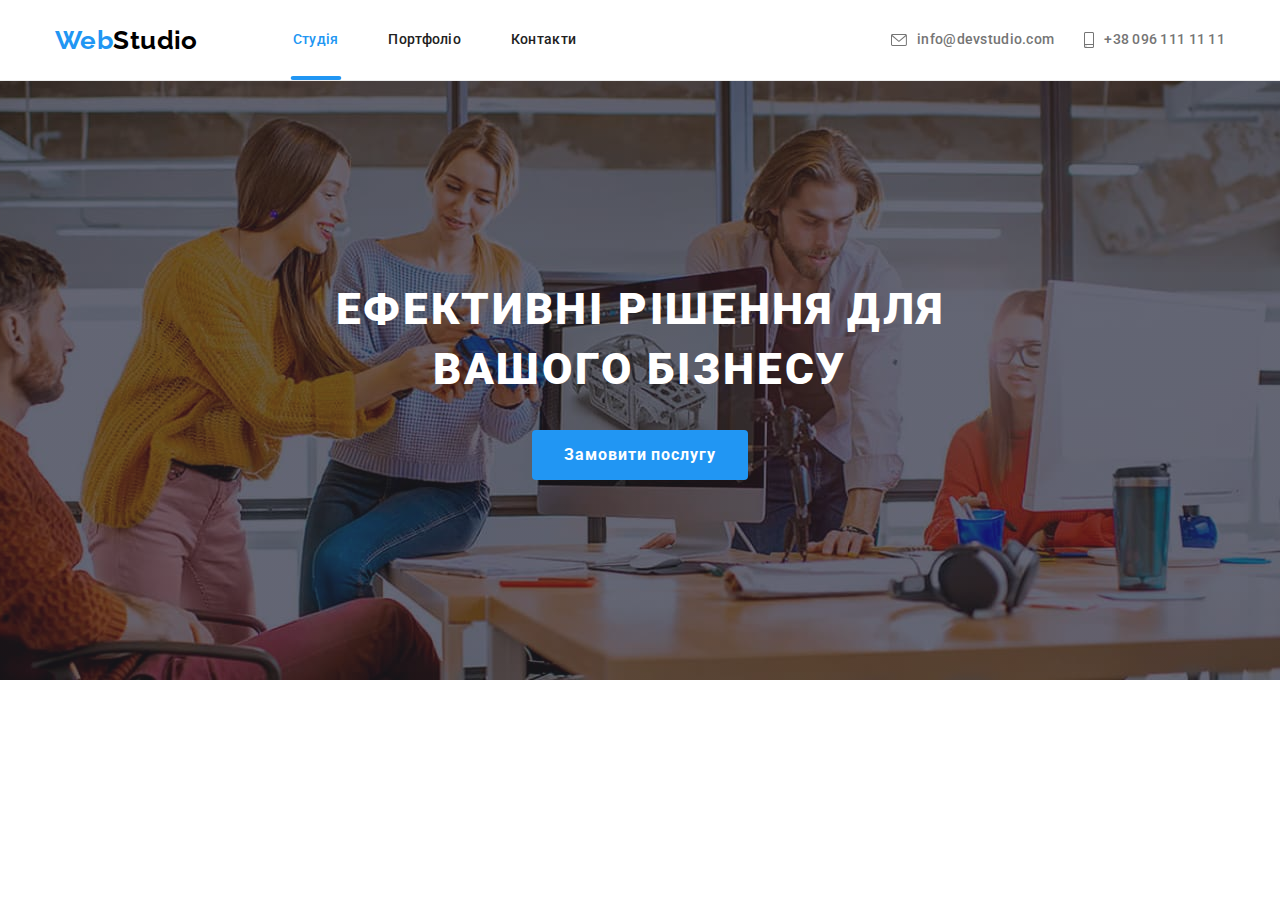
==== index.html @ 1c5d8e07 "f" ====
<!DOCTYPE html>
<html lang="uk">
<head>
    <meta charset="UTF-8">
    <meta http-equiv="X-UA-Compatible" content="IE=edge">
    <meta name="viewport" content="width=device-width, initial-scale=1.0">
    <title>vs code</title>
    <link rel="preconnect" href="https://fonts.googleapis.com"> 
    <link rel="preconnect" href="https://fonts.gstatic.com" crossorigin> 
    <link href="https://fonts.googleapis.com/css2?family=Raleway:wght@700&family=Roboto:wght@400;500;700;900&display=swap" rel="stylesheet">
    <link rel="stylesheet" href="https://cdnjs.cloudflare.com/ajax/libs/modern-normalize/1.1.0/modern-normalize.min.css">
    <link rel="stylesheet" href="./css/main.min.css">
</head>
<body>
    <header class="header">
        <div class="container main__nav">
        <nav class="navigation">
            <a class="header-logo" href="./index.html">Web<span class="header-logo-in">Studio</span></a>
            <button 
            type="button" 
            class="menu-button" 
            aria-controls="menu-container"
            data-menu-button
            >
            <svg
                width="40"
                height="40"
                aria-label="Перемикач мобільного меню">
                <use class="icon-cross" href="./images/icons.svg#icon-close_icon"></use>
                <use class="icon-menu" href="./images/icons.svg#icon-menu_40px"></use>
            </svg>
             </button>
          
            <!-- <div class="menu-container menu-mobile__container " id="menu-container" data-menu>
                <ul class="menu-mob mobille">
                    <li class="iteam-mob">
                        <a class="header-link-mob current" href="./index.html">Студія</a>
                    </li>
                    <li class="iteam-mob">
                        <a class="header-link-mob" href="./portfolio.html">Портфоліо</a>
                    </li>
                    <li class="iteam-mob">
                        <a class="header-link-mob" href="#">Контакти</a>
                    </li>
                </ul>
                <ul class="contacts-mob mobille">
                    <li class="iteam-mob">
                        <a class="mob-maail" href="mailto:info@devstudio.com">
                            <svg class="icon-mail-mob" width="16" height="12"> 
                                <use href="./images/icons.svg#icon-envelope"></use>
                            </svg>
                            info@devstudio.com</a>
                    </li>
                    <li class="iteam-mob">
                        <a class="mob-contacts" href="tel:+380961111111">
                            <svg class="icon-tel-mob" width="10" height="16"> 
                                <use href="./images/icons.svg#icon-smartphone"></use>
                            </svg>
                            +38 096 111 11 11
                        </a>
                    </li>
                   </ul> 
                   <ul class="links-mob mobille">
                    <li class="list-links-iteam">
                        <a class="list-links-link" href="instagram.com">Instagram</a>
                    </li>
                    <li class="list-links-iteam">
                        <a class="list-links-link" href="twitter.com">Twitter</a>
                    </li>
                    <li class="list-links-iteam">
                        <a class="list-links-link" href="facebook.com">Facebook</a>
                    </li>
                    <li class="list-links-iteam">
                        <a class="list-links-link" href="linkedin.com">LinkedIn</a>
                    </li>
                   </ul>
            </div> -->
                <div class="menu-mobile">
                    <ul class="header-nav list">
                        <li class="iteam">
                            <a class="header-link current" href="./index.html">Студія</a>
                        </li>
                        <li class="iteam">
                            <a class="header-link" href="./portfolio.html">Портфоліо</a>
                        </li>
                        <li class="iteam">
                            <a class="header-link" href="#">Контакти</a>
                        </li>
                    </ul>
                    <ul class="contacts list">
                        <li class="iteam">
                            <a class="ul__contacts maail" href="mailto:info@devstudio.com">
                                <svg class="icon-mail" width="16" height="12"> 
                                    <use href="./images/icons.svg#icon-envelope"></use>
                                </svg>
                                info@devstudio.com</a>
                        </li>
                        <li class="iteam">
                            <a class="ul__contacts" href="tel:+380961111111">
                                <svg class="icon-tel" width="10" height="16"> 
                                    <use href="./images/icons.svg#icon-smartphone"></use>
                                </svg>
                                +38 096 111 11 11
                            </a>
                        </li>
                       </ul>
                </div>
        </nav>
        </div>
        
    </header> 

    <main>
        <section class="hero">
            <div class="container hero__container">
                   <h1 class="hero__text">Ефективні рішення для <br> вашого бізнесу</h1>
                    <button class="hero__button" type="button" data-modal-open >Замовити послугу</button>
                <div data-modal class="backdrop is-hidden">
                    <div class="modal">
                        <button class="btn-close" data-modal-close>
                            <svg class="icon-close" width="11" height="11">
                                <use href="./images/icons.svg#icon-Vector"></use>
                            </svg>
                        </button>
                        <p class="text-form">Залиште свої дані, ми вам передзвонимо</p>
                        <div class="modal-form">
                            <form class="subscribe-form">
                                <div class="backdrop-div">
                                 <label for="name">Ім'я</label> 
                                 <div class="backdrop-icon">
                                     <input type="text" name="name" id="name" class="inp-icon" >
                                     <svg class="sprite" width="12" height="12">
                                         <use href="./images/icons.svg#icon-Vectors"></use>
                                     </svg>
                                 </div>
                                </div>
                                <div class="backdrop-div">
                                 <label class="input-label" for="tel">Телефон</label>
                                 <div class="backdrop-icon">
                                     <input type="tel" name="tel" id="tel" class="inp-icon">
                                     <svg class="sprite" width="13" height="13">
                                         <use href="./images/icons.svg#icon-Vector-1"></use>
                                     </svg>
                                 </div>
                                </div>
                                <div class="backdrop-div">
                                 <label class="input-label" for="mail">Пошта</label>
                                 <div class="backdrop-icon">
                                     <input type="mail" name="mail" id="mail" class="inp-icon">
                                     <svg class="sprite" width="15" height="12">
                                         <use href="./images/icons.svg#icon-Vector-2"></use>
                                     </svg>
                                 </div>
                                </div>
                               <div class="backdrop-div">
                                 <label class="input-label" for="comment">Коментар</label>
                                 <textarea name="comment" id="comment" class="textarea" placeholder="Введіть текст" ></textarea>
                               </div>
                              <div class="modal-field">
                                <input type="checkbox" name="policy" class="modal-check hide" id="policy">
                                <label for="policy" class="check-text">
                                     <span class="policy-span">
                                      <svg class="policy-icon" width="16" height="15">
                                          <use href="./images/icons.svg#icon-icon-check"></use>
                                      </svg>
                                     </span>
                                          Погоджуюся з розсилкою та приймаю <a class="chek" href="">Умови договору</a>
                                  </label>
                              </div>
                              <div>
                                <button class="button-top" type="submit">Відправити</button>
                              </div>
                             </form>
                        </div>
                    </div>
                 </div>
             </div>
          </section>
        <!-- <section class="sections">
            <div class="container">
                <h2 style="visibility: hidden; font-size: 0px">Наші переваги</h2>
                <ul class="feature-list list">
                    <li class="gallery-iteam">
                        <div class="feature-cap-link">
                            <svg class="feature-cap-icon" width="70" height="70" >
                                <use href="./images/symbol-defs.svg#icon-antenna-1"></use>
                            </svg>
                        </div>
                         <h3 class="feature-link">УВАГА ДО ДЕТАЛЕЙ</h3>
                         <p class="feature-text">Ідейні міркування, і навіть початок повсякденної роботи з формування позиції.</p>
                    </li>
                    <li class="gallery-iteam">
                        <div class="feature-cap-link">
                            <svg class="feature-cap-icon" width="70" height="70" >
                                <use href="./images/symbol-defs.svg#icon-clock-1"></use>
                            </svg>
                        </div>
                         <h3 class="feature-link">ПУНКТУАЛЬНІСТЬ</h3> 
                         <p class="feature-text">Завдання організації, особливо рамки і місце навчання кадрів тягне у себе.</p>
                    </li>
                    <li class="gallery-iteam">
                        <div class="feature-cap-link">
                            <svg class="feature-cap-icon" width="70" height="70" >
                                <use href="./images/symbol-defs.svg#icon-diagram-1"></use>
                            </svg>
                        </div>
                         <h3 class="feature-link">ПЛАНУВАННЯ</h3> 
                         <p class="feature-text">Так само консультація з широким активом значною мірою зумовлює.</p>
                    </li>
                    <li class="gallery-iteam">
                        <div class="feature-cap-link">
                            <svg class="feature-cap-icon" width="70" height="70" >
                                <use href="./images/symbol-defs.svg#icon-astronaut-1"></use>
                            </svg>
                        </div>
                         <h3 class="feature-link">СУЧАСНІ ТЕХНОЛОГІЇ</h3> 
                         <p class="feature-text">Значимість цих проблем настільки очевидна, що реалізація планових завдань.</p>
                    </li>
                </ul>
            </div>
        </section>
        <section class="work">
            <div class="container">
                <h2 class="work-title">Чим ми займаємося</h2>
                <div class="thumb">
                    <ul class="work-nav list">
                        <li>
                            <div class="work-tap">
                             <img class="imd" src="./images/compressjpeg/box1-min.jpg" width="370" height="294"  alt="">
                             <p class="work-text">Десктопні додатки</p>
                            </div>
                        </li>
                        <li> 
                           <div class="work-tap">
                             <img class="imd" src="./images/compressjpeg/box2-min.jpg" width="370" height="294" alt="">
                             <p class="work-text">Мобільні додатки</p>
                           </div>
                        </li>
                        <li>
                           <div class="work-tap">
                             <img class="imd" src="./images/compressjpeg/box3-min.jpg" width="370" height="294" alt="">
                             <p class="work-text">Дизайнерські рішення</p>
                           </div>
                        </li>
                    </ul>
                </div>
            </div>
        </section>
        <section class="team">
            <div class="container container__team">
                <h2 class="team__uptitle">Наша команда</h2>
                <ul class="team__list">
                    <li class="team__item">
                        <img src="./images/compressjpeg/img-min.jpg" width="270"  alt="Ігор Дем'яненко">
                        <div class="team-card">
                            <h3 class="team-heros">Ігор Дем'яненко</h3>
                            <p class="team-text">Product Designer</p>
                            <ul class="team-soc-list">
                                <li class="team-soc-item">
                                    <a class="team-soc-link" href="#">
                                        <svg class="team-soc-icon" width="20" height="20">
                                            <use href="./images/icons.svg#icon-instagram-2"></use>
                                        </svg>
                                    </a>
                                </li>
                                <li class="team-soc-item">
                                    <a class="team-soc-link" href="#">
                                        <svg class="team-soc-icon" width="20" height="20">
                                            <use href="./images/icons.svg#icon-twitter-1"></use>
                                        </svg> 
                                    </a>
                                </li>
                                <li class="team-soc-item">
                                    <a class="team-soc-link" href="#">
                                        <svg class="team-soc-icon" width="20" height="20">
                                            <use href="./images/icons.svg#icon-facebook-1"></use>
                                        </svg>
                                    </a>
                                </li>
                                <li class="team-soc-item">
                                    <a class="team-soc-link" href="#">
                                        <svg class="team-soc-icon" width="20" height="20">
                                            <use href="./images/icons.svg#icon-linkedin-1"></use>
                                        </svg>
                                    </a>
                                </li>
                            </ul>
                        </div>
                       
                    </li>
                    <li class="team__item">
                        <img src="./images/compressjpeg/img4-min.jpg" width="270" height="260" alt="Ольга Рєпіна">
                        <div class="team-card">
                            <h3 class="team-heros">Ольга Рєпіна</h3>
                            <p class="team-text">Frontend Developer</p>
                            <ul class="team-soc-list">
                                <li class="team-soc-item">
                                    <a class="team-soc-link" href="#">
                                        <svg class="team-soc-icon" width="20" height="20">
                                            <use href="./images/icons.svg#icon-instagram-2"></use>
                                        </svg>
                                    </a>
                                </li>
                                <li class="team-soc-item">
                                    <a class="team-soc-link" href="#">
                                        <svg class="team-soc-icon" width="20" height="20">
                                            <use href="./images/icons.svg#icon-twitter-1"></use>
                                        </svg> 
                                    </a>
                                </li>
                                <li class="team-soc-item">
                                    <a class="team-soc-link" href="#">
                                        <svg class="team-soc-icon" width="20" height="20">
                                            <use href="./images/icons.svg#icon-facebook-1"></use>
                                        </svg>
                                    </a>
                                </li>
                                <li class="team-soc-item">
                                    <a class="team-soc-link" href="#">
                                        <svg class="team-soc-icon" width="20" height="20">
                                            <use href="./images/icons.svg#icon-linkedin-1"></use>
                                        </svg>
                                    </a>
                                </li>
                            </ul>
                        </div>
                       
                    </li>
                    <li class="team__item">
                        <img src="./images/compressjpeg/img5-min.jpg" width="270" height="260"  alt="Микола Тарасов">
                        <div class="team-card">
                            <h3 class="team-heros">Микола Тарасов</h3>
                        <p class="team-text">Marketing</p>
                        <ul class="team-soc-list">
                            <li class="team-soc-item">
                                <a class="team-soc-link" href="#">
                                    <svg class="team-soc-icon" width="20" height="20">
                                        <use href="./images/icons.svg#icon-instagram-2"></use>
                                    </svg>
                                </a>
                            </li>
                            <li class="team-soc-item">
                                <a class="team-soc-link" href="#">
                                    <svg class="team-soc-icon" width="20" height="20">
                                        <use href="./images/icons.svg#icon-twitter-1"></use>
                                    </svg> 
                                </a>
                            </li>
                            <li class="team-soc-item">
                                <a class="team-soc-link" href="#">
                                    <svg class="team-soc-icon" width="20" height="20">
                                        <use href="./images/icons.svg#icon-facebook-1"></use>
                                    </svg>
                                </a>
                            </li>
                            <li class="team-soc-item">
                                <a class="team-soc-link" href="#">
                                    <svg class="team-soc-icon" width="20" height="20">
                                        <use href="./images/icons.svg#icon-linkedin-1"></use>
                                    </svg>
                                </a>
                            </li>
                        </ul>
                        </div>
                        
                    </li>
                    <li class="team__item">
                        <img src="./images/compressjpeg/img6-min.jpg" width="270" height="260" alt="Михайло Єрмаков">
                        <div class="team-card">
                            <h3 class="team-heros">Михайло Єрмаков</h3>
                            <p class="team-text">UI Designer</p>
                            <ul class="team-soc-list">
                                <li class="team-soc-item">
                                    <a class="team-soc-link" href="#">
                                        <svg class="team-soc-icon" width="20" height="20">
                                            <use href="./images/icons.svg#icon-instagram-2"></use>
                                        </svg>
                                    </a>
                                </li>
                                <li class="team-soc-item">
                                    <a class="team-soc-link" href="#">
                                        <svg class="team-soc-icon" width="20" height="20">
                                            <use href="./images/icons.svg#icon-twitter-1"></use>
                                        </svg> 
                                    </a>
                                </li>
                                <li class="team-soc-item">
                                    <a class="team-soc-link" href="#">
                                        <svg class="team-soc-icon" width="20" height="20">
                                            <use href="./images/icons.svg#icon-facebook-1"></use>
                                        </svg>
                                    </a>
                                </li>
                                <li class="team-soc-item">
                                    <a class="team-soc-link" href="#">
                                        <svg class="team-soc-icon" width="20" height="20">
                                            <use href="./images/icons.svg#icon-linkedin-1"></use>
                                        </svg>
                                    </a>
                                </li>
                            </ul>
                        </div>
                       
                    </li>
                </ul>
            </div>
        </section>
        <section class="clients">
            <div class="container client-cap">
                    <h2 class="team__uptitle">Постійні клієнти</h2>
                <ul class="client-top">
                    <li class="client-item">
                        <a class="client-link" href="#">
                            <svg class="client-icon" width="106" height="60">
                            <use href="./images/symbol-defs.svg#icon-Logo"></use>
                            </svg>
                        </a>
                    </li>
                    <li class="client-item">
                        <a class="client-link" href="#">
                            <svg class="client-icon"  width="106" height="60">
                            <use href="./images/symbol-defs.svg#icon-Logo-2"></use>
                        </svg>
                        </a>
                    </li>
                    <li class="client-item">
                        <a class="client-link" href="#">
                            <svg class="client-icon"  width="106" height="60">
                            <use href="./images/symbol-defs.svg#icon-Logo-6"></use>
                        </svg>
                        </a>
                    </li>
                    <li class="client-item">
                        <a class="client-link" href="#">
                            <svg class="client-icon"  width="106" height="60">
                            <use href="./images/symbol-defs.svg#icon-Logo-3"></use>
                        </svg>
                        </a>
                    </li>
                    <li class="client-item">
                        <a class="client-link" href="#">
                            <svg class="client-icon"  width="106" height="60">
                            <use href="./images/symbol-defs.svg#icon-Logo-4"></use>
                        </svg>
                        </a>
                    </li>
                    <li class="client-item">
                        <a class="client-link" href="#">
                            <svg class="client-icon"  width="106" height="60">
                            <use href="./images/symbol-defs.svg#icon-Logo-5"></use>
                        </svg>
                        </a>
                    </li>
                </ul>
            </div>
        </section> -->
    </main>
    <!-- <footer class="footer">
        <div class="container nav-net">
            <div class="container-adress">
                <a class="footer-logo" href="./index.html">Web<span class="header-logo-on">Studio</span></a>
            <address class="footer-adsress">
                <ul class="footer-nav list">
                <li class="footer-cards">
                    <a class="footer-card" href="https://goo.gl/maps/EN5gANRRtpkk6Nzp8" target="_blank" rel="noopener noreferrer">м. Київ, пр-т Лесі Українки, 26 </a>
                </li>
                <li class="footer-cards">
                    <a class="footer-text" href="tel:+380961111111">+38 096 111 11 11</a>
                </li>
                <li class="feature-text">
                    <a class="footer-text" href="mailto:info@devstudio.com">info@devstudio.com</a>
                </li>
                </ul>
            </address>
            </div>
            <div class="container-net">
                <span class="span-soc">приєднуйтесь</span>
                <ul class="footer-soc-list">
                    <li class="footer-soc-item">
                        <a class="footer-soc-link" href="#">
                            <svg class="footer-soc-icon" width="20" height="20">
                                <use href="./images/icons.svg#icon-instagram-2"></use>
                            </svg>
                        </a>
                    </li>
                    <li class="footer-soc-item">
                        <a class="footer-soc-link" href="#">
                            <svg class="footer-soc-icon" width="20" height="20">
                                <use href="./images/icons.svg#icon-twitter-1"></use>
                            </svg> 
                        </a>
                    </li>
                    <li class="footer-soc-item">
                        <a class="footer-soc-link" href="#">
                            <svg class="footer-soc-icon" width="20" height="20">
                                <use href="./images/icons.svg#icon-facebook-1"></use>
                            </svg>
                        </a>
                    </li>
                    <li class="footer-soc-item">
                        <a class="footer-soc-link" href="#">
                            <svg class="footer-soc-icon" width="20" height="20">
                                <use href="./images/icons.svg#icon-linkedin-1"></use>
                            </svg>
                        </a>
                    </li>
                </ul>
            </div>
            <div class="footer-logo-clas">
                <form class="footer-form">
                    <label for="footer-email" class="footer-label">Підпишіться на розсилку</label>
                    <div class="footer-input-btn">
                        <input type="email" name="fotter-email" id="fotter-email" class="footer-input" placeholder="E-mail">
                        <button class="footer-btn" type="submit">Підписатися 
                            <svg class="footer-logo-icon" width="24" height="24">
                                <use href="./images/icons.svg#icon-icon-send"></use>
                            </svg>
                        </button>
                    </div>
                   
                </form>
            </div>
        </div>
    </footer> -->
    <script src="./js/modal.js"></script>
    <script src="./js/menu-mobayl.js"></script>
</body>
</html>
---- css/main.min.css ----
:root{--color-HexachromeBlack: #212121;--color-darkBlue: #2196F3;--color-white:#FFFFFF;--color-Hex:#F5F5F5;--animation: 250ms cubic-bezier(0.4, 0, 0.2, 1);--gra: linear-gradient( rgba(47, 48, 58, 0.4), rgba(47, 48, 58, 0.4)) }html{box-sizing:border-box}*,::after,::before{box-sizing:border-box}body{font-family:"Roboto",sans-serif;background-color:var(--color-white);color:#212121;letter-spacing:.03em;font-size:14px;line-height:1.71;margin:0}main{padding-top:60px}@media screen and (min-width: 768px){main{padding-top:80px}}.header{background-color:var(--color-white)}h1,h2,h3,h4,p{margin:0}ul{text-decoration:none;list-style:none;margin:0;padding:0}img{display:block;max-width:100%;height:auto;width:100%}.header-nav-link{text-decoration:none}:active,:hover,:focus{outline:0;outline-offset:0}.container{width:100%;padding-left:15px;padding-right:15px;margin:0 auto}@media screen and (min-width: 480px){.container{max-width:480px}}@media screen and (min-width: 768px){.container{max-width:768px}}@media screen and (min-width: 1200px){.container{max-width:1200px}}section{min-width:100%;padding-top:94px;padding-bottom:94px}@media screen and (max-width: 1199px){section{padding-top:60px;padding-bottom:60px}}.header{border-bottom:1px solid #ececec;position:fixed;top:0;left:0;z-index:10;width:100%}@media screen and (max-width: 767px){.header{min-height:60px}}@media screen and (max-width: 767px)and (min-width: 768px){.header{min-height:80px}}.main__nav{align-items:center;margin:0 auto;position:relative}.navigation{display:flex;justify-content:space-between;align-items:center}@media screen and (max-width: 767px){.navigation{min-height:60px}}@media screen and (min-height: 768px){.navigation{min-height:80px}}@media screen and (max-width: 1199px){.navigation{justify-content:space-between}}.header-nav{display:flex}.menu-mobile{display:flex}@media screen and (max-width: 767px){.menu-mobile{display:none}}.header-nav .iteam+.iteam{margin-left:50px}.contacts{display:flex;margin-left:auto}@media screen and (min-width: 1199px){.contacts{margin-left:315px}}@media screen and (min-width: 768px)and (max-width: 1199px){.contacts{flex-direction:column;padding-top:21px;padding-bottom:21px;margin-left:96px}}@media screen and (min-width: 1200px){.contacts .iteam+.iteam{margin-left:30px}}.header-logo{display:block}@media screen and (min-width: 1200px){.header-logo{margin-right:92px}}.header-logo,.footer-logo{font-family:"Raleway";font-style:normal;text-decoration:none;font-weight:700;font-size:26px;line-height:1.19;color:var(--color-darkBlue)}.header-logo-in{color:#000}.header-logo-on{color:var(--color-white)}@media screen and (min-width: 768px){.header-link.current{color:var(--color-darkBlue);text-decoration:none}.header-link.current::after{content:"";position:absolute;bottom:0;left:0;width:100%;height:4px;background-color:var(--color-darkBlue);border-radius:2px;transform:scaleX(1.1)}}.header-link{padding-top:32px;padding-bottom:32px;display:flex;align-items:center;font-weight:500;line-height:1.14;letter-spacing:.02em;color:var(--color-HexachromeBlack);text-decoration:none;transition:color var(--animation)}.header-nav .header-link{position:relative}.header-nav .header-link:hover,.header-nav .header-link:focus{color:var(--color-darkBlue)}.ul__contacts{font-weight:500;line-height:1.14;letter-spacing:.02em;color:#757575;text-decoration:none;display:flex;align-items:center;transition:color var(--animation)}.ul__contacts:hover,.ul__contacts:focus{color:var(--color-darkBlue)}@media screen and (min-width: 1200px){.ul__contacts{padding-top:32px;padding-bottom:32px}}@media screen and (min-width: 768px)and (max-width: 1199px){.ul__contacts.maail{margin-bottom:10px}}.icon-mail{margin-right:10px;fill:currentColor}@media screen and (max-width: 1199px){.icon-mail{width:14px;height:10px}}.icon-tel{margin-right:10px;fill:currentColor}@media screen and (max-width: 1199px){.icon-tel{width:10px;height:14px}}@media screen and (max-width: 767px){.menu-button{z-index:1;display:inline-flex;padding:0;margin:0;border:none;background-color:rgba(0,0,0,0)}}@media screen and (min-width: 768px){.menu-button{display:none}}.menu-button .icon-cross{display:none}.menu-button.is-open .icon-cross{display:block}.menu-button.is-open .icon-menu{display:none}.menu-mobile__container{display:none}@media screen and (max-width: 767px){.menu-mobile__container.is-open{position:absolute;display:block;top:0;left:50%;translate:-50%;overflow:scroll;height:100vh;width:100vw;max-width:480px;padding-top:48px;padding-left:40px;padding-right:40px;background-color:#fff;font-size:20px}}@media screen and (min-width: 768px){.menu-mobile__container.is-open{display:none}}.menu-mob{margin-bottom:302px}.header-link-mob{font-weight:500;font-size:40px;line-height:1.175;text-align:center;letter-spacing:.02em;color:var(--color-HexachromeBlack);text-decoration:none}.header-link-mob:hover{color:var(--color-darkBlue)}.hero{margin:0 auto;display:flex;padding-top:118px;padding-bottom:118px;margin-left:auto;margin-right:auto;width:100%;background-size:cover;text-align:center;background-repeat:no-repeat;background-position:center;background-size:cover;text-align:center}@media screen and (max-width: 767px){.hero{background-image:var(--gra),url(../images/hm3/hero-bg-mob.jpg);height:400px;margin-left:auto;margin-right:auto}}@media screen and (min-width: 768px)and (max-width: 1199px){.hero{background-image:var(--gra),url(../images/hm3/hero-bg-tab.jpg);height:400px;margin-left:auto;margin-right:auto}}@media screen and (min-width: 1200px){.hero{background-image:var(--gra),url(../images/hm3/Img.jpg);height:600px;margin-left:auto;margin-right:auto;padding-top:200px;padding-bottom:200px}}@media screen and (max-width: 767px)and (min-device-pixel-ratio: 2),screen and (max-width: 767px)and (-webkit-min-device-pixel-ratio: 2),screen and (max-width: 767px)and (min-resolution: 192dpi),screen and (max-width: 767px)and (min-resolution: 2dppx){.hero .hero{background-image:var(--gra),url(../images/hm3/hero-bg-mob-2x.jpg)}}@media screen and (min-width: 768px)and (max-width: 1199px)and (min-device-pixel-ratio: 2),screen and (min-width: 768px)and (max-width: 1199px)and (-webkit-min-device-pixel-ratio: 2),screen and (min-width: 768px)and (max-width: 1199px)and (min-resolution: 192dpi),screen and (min-width: 768px)and (max-width: 1199px)and (min-resolution: 2dppx){.hero .hero{background-image:var(--gra),url(../images/hm3/hero-bg-tab-2x.jpg)}}@media screen and (min-width: 1200px)and (min-device-pixel-ratio: 2),screen and (min-width: 1200px)and (-webkit-min-device-pixel-ratio: 2),screen and (min-width: 1200px)and (min-resolution: 192dpi),screen and (min-width: 1200px)and (min-resolution: 2dppx){.hero .hero{background-image:var(--gra),url(../images/hm3/hero-image-2x.jpg)}}.hero__text{margin-top:0;margin-bottom:30px;margin-left:auto;margin-right:auto;font-weight:900;font-size:26px;line-height:1.61;letter-spacing:.06em;text-transform:uppercase;color:var(--color-white)}@media screen and (min-width: 1200px){.hero__text{font-size:44px;line-height:1.36}}.hero__button{padding:10px 24px;min-width:200px;margin:auto;font-weight:700;font-size:16px;line-height:1.87;letter-spacing:.06em;color:var(--color-white);background:var(--color-darkBlue);border-radius:4px;cursor:pointer;text-align:center;border:none;transition:background-color var(--animation),color var(--animation)}.hero__button:hover,.hero__button:focus{background:#188ce8}@media screen and (min-width: 1200px){.hero__button{min-width:216px;padding:10px 32px}}.hero__container{padding:0}@media screen and (min-width: 480px){.hero__container{max-width:100%}}.backdrop{position:fixed;top:0;left:0;width:100%;height:100%;background:rgba(0,0,0,.2);z-index:1;transition:opacity var(--animation);overflow-y:scroll}@media screen and (max-width: 767px){.backdrop{padding:93px 15px 94px 15px}}@media screen and (min-width: 768px)and (max-width: 1199px){.backdrop{padding:208px 159px 207px 159px}}@media screen and (min-width: 1200px){.backdrop{padding:221px 536px 222px 536px}}.backdrop.is-hidden{opacity:0;pointer-events:none;display:none}.modal{position:absolute;width:528px;min-height:581px;padding:40px;top:50%;left:50%;transform:translate(-50%, -50%) scale(1);background:#fff;box-shadow:0px 1px 3px rgba(0,0,0,.12),0px 1px 1px rgba(0,0,0,.14),0px 2px 1px rgba(0,0,0,.2);border-radius:4px}@media screen and (max-width: 1199px){.modal{max-width:450px;width:100%}}@media screen and (min-width: 1200px){.modal{max-width:528px;width:100%}}.btn-close{position:absolute;width:30px;height:30px;top:8px;right:8px;border-radius:50%;background-color:var(--color-white);border:1px solid rgba(0,0,0,.1);fill:#000;display:flex;align-items:center;justify-content:center;cursor:pointer;transition:fill var(--animation)}.btn-close:hover,.btn-close:focus{fill:var(--color-darkBlue)}.modal-form{font-size:12px;display:block;position:relative}.subscribe-form{display:flex;flex-direction:column;align-items:center;margin-left:auto;margin-right:auto;width:448px}.backdrop-div label{margin-top:0;margin-bottom:4px;font-size:12px;line-height:14px;letter-spacing:.01em;color:#757575;text-align:left}.backdrop-icon{position:relative;margin-top:0}.inp-icon{padding-left:42px;padding-right:20px;width:100%;height:40px;border:1px solid rgba(33,33,33,.2);border-radius:4px;padding-top:11px;padding-bottom:11px;background-color:rgba(0,0,0,0);transition:border var(--animation),fill var(--animation)}.inp-icon:hover,.inp-icon:focus{border-color:var(--color-darkBlue)}.inp-icon::-moz-placeholder{font-size:12px}.inp-icon:-ms-input-placeholder{font-size:12px}.inp-icon::placeholder{font-size:12px}.input-label,.check-text{font-size:12px;display:block;position:relative;transition:border var(--animation)}.backdrop-div{width:100%;flex-direction:column;display:flex;margin-bottom:10px}.sprite{position:absolute;top:50%;left:12px;transform:translateY(-50%);fill:var(--color-HexachromeBlack);transition:fill var(--animation)}.inp-icon:hover+.sprite{fill:var(--color-darkBlue)}.inp-icon:focus+.sprite{fill:var(--color-darkBlue)}.text-form{display:flex;margin-top:0;margin-bottom:12px;justify-content:center;font-weight:700;font-size:20px;line-height:1.15;letter-spacing:.03em;color:var(--color-HexachromeBlack)}.textarea{height:120px;resize:none;padding:12px 16px;border:1px solid rgba(33,33,33,.2);border-radius:4px;font-size:12px;line-height:1.16;letter-spacing:.01em;color:#303030;margin-bottom:20px;transition:border var(--animation)}.textarea:hover,.textarea:focus{border-color:var(--color-darkBlue)}.check-text{display:flex;font-size:14px;align-items:center;color:#757575}.modal-check:hover{transition:fill var(--animation)}.hide{appearance:none;-webkit-appearance:none;-moz-appearance:none}.check-text span{display:flex;width:16px;height:15px;border:2px solid var(--color-HexachromeBlack);margin-right:7px;border-radius:2px;align-items:center;justify-content:center;fill:rgba(0,0,0,0);transition:border var(--animation),fill var(--animation),background-color var(--animation)}.modal-check:checked+.check-text span{background-color:var(--color-darkBlue);border:2px solid var(--color-darkBlue);fill:var(--color-white)}.modal-field{display:flex;justify-content:center;margin-bottom:30px}.chek{color:var(--color-darkBlue);margin-left:5px;text-underline-offset:3px}.button-top{padding:10px 52px;margin-top:0;display:flex;align-items:center;justify-content:center;text-align:center;color:var(--color-white);border-radius:4px;cursor:pointer;border:none;background-color:#188ce8;box-shadow:0px 4px 4px rgba(0,0,0,.15);font-weight:700;font-size:16px;line-height:1.875;letter-spacing:.06em;transition:background-color var(--animation),box-shadow var(--animation)}.button-top:hover,.button-top:focus{background-color:var(--color-darkBlue);box-shadow:0px 4px 4px rgba(0,0,0,.15);transition:background-color var(--animation),box-shadow var(--animation)}.feature-list.list{flex-wrap:wrap;gap:30px;min-width:270px;display:flex}.feature-link{margin-top:0;margin-bottom:10px;font-weight:700;line-height:1.14;text-transform:uppercase;text-align:center;color:var(--color-HexachromeBlack)}.feature-text{margin-top:0;margin-bottom:0;font-size:14px;line-height:1.71;letter-spacing:.03em;color:#757575}.feature-cap-link{margin-bottom:30px;width:100%;height:120px;background-color:#f5f4fa;border-radius:4px;display:flex;align-items:center;justify-content:center}@media screen and (min-width: 768px){.gallery-iteam{width:calc((100% - 30px)/2)}}@media screen and (min-width: 1200px){.gallery-iteam{width:calc((100% - 90px)/4)}}.gallery-iteam:last-child{margin-right:0}.work{padding-top:94px;padding-bottom:94px}@media screen and (max-width: 1199px){.work{display:none}}@media screen and (min-width: 1200px){.work{display:block}}.work-title{margin-top:0;margin-bottom:50px;font-weight:700;font-size:36px;line-height:1.16;color:var(--color-HexachromeBlack);text-align:center}.work-nav{display:flex;gap:30px}.work-text{position:absolute;display:flex;width:370px;min-height:70px;left:0;bottom:0;font-weight:700;font-size:14px;line-height:1.14;text-align:center;letter-spacing:.03em;text-transform:uppercase;color:var(--color-white);background:rgba(47,48,58,.8);align-items:center;justify-content:center}.work-tap{position:relative}.imd{display:block}.team{background:#f5f4fa;text-align:center}.team__list{background:#f5f4fa;gap:30px;display:flex;flex-wrap:wrap}.team__list.team__item{flex-basis:calc((100% - 90px)/4)}.team__uptitle{margin-top:0;margin-bottom:30px;font-weight:700;font-size:36px;line-height:42px;color:var(--color-HexachromeBlack);text-align:center;letter-spacing:.03em}@media screen and (min-width: 1200px){.team__uptitle{margin-top:0;margin-bottom:50px}}.team-heros{margin-top:0;margin-bottom:10px;font-weight:500;font-size:16px;line-height:1.1875;color:var(--color-HexachromeBlack);text-align:center}.team-text{margin-top:0;margin-bottom:16px;font-size:16px;line-height:1.1875;color:#757575;text-align:center}.team-card{padding:30px 10px}.team__item{background:#fff;box-shadow:0px 1px 3px rgba(0,0,0,.12),0px 1px 1px rgba(0,0,0,.14),0px 2px 1px rgba(0,0,0,.2);border-radius:0px 0px 4px 4px}@media screen and (min-width: 768px){.team__item{width:calc((100% - 30px)/2)}}@media screen and (min-width: 1200px){.team__item{width:calc((100% - 90px)/4)}}.team__item:last-child{margin-right:0}.team-soc-list{display:flex;justify-content:center;gap:10px}.team-soc-item{width:44px;height:44px;display:block}.team-soc-link{width:100%;height:100%;border-radius:50%;display:flex;align-items:center;justify-content:center;transition:color var(--animation),background-color var(--animation);color:#afb1b8}.team-soc-link:hover,.team-soc-link:focus{background-color:#2196f3;color:var(--color-white)}.team-soc-icon{fill:currentColor}.client-top{display:flex;flex-wrap:wrap;gap:30px;justify-content:center;min-width:100%}.client-top .client-link{display:block;padding:16px 32px;height:92px;align-items:center;text-align:center;justify-content:center;border:1px solid #afb1b8;border-radius:4px;color:#afb1b8;transition:border var(--animation),color var(--animation)}@media screen and (min-width: 480px){.client-item{width:calc((100% - 30px)/2)}}@media screen and (min-width: 768px){.client-item{width:calc((100% - 60px)/3)}}@media screen and (min-width: 1200px){.client-item{width:calc((100% - 150px)/6)}}.client-icon{fill:currentColor}.client-link:hover,.client-link:focus{color:var(--color-darkBlue);border:1px solid var(--color-darkBlue)}.footer{display:flex;align-items:center;background-color:#2f303a;padding-top:60px;padding-bottom:60px}@media screen and (max-width: 1199px){.footer{text-align:center}}.footer-logo{display:block;margin-bottom:20px}.footer-adsress{margin-top:20px;margin-bottom:0}.footer-adsress>.footer-nav>.footer-cards{margin-bottom:8px}@media screen and (min-width: 1200px){.footer-adsress>.footer-nav>.footer-cards{margin-bottom:9px}}.footer-adsress{font-style:normal}.footer-card{color:var(--color-white);text-decoration:none}.footer-text{color:rgba(255,255,255,.6);text-decoration:none}.footer-text:hover,.footer-text:focus{color:var(--color-darkBlue)}.feature-text>.footer-text{margin-bottom:0}.span-soc{font-weight:700;font-size:14px;line-height:1.14;letter-spacing:.03em;text-transform:uppercase;color:#fff}.nav-net{flex-wrap:wrap;justify-content:center}@media screen and (min-width: 768px){.nav-net{display:flex}}.footer-soc-list{margin-top:20px;display:flex;justify-content:center;gap:10px}.footer-soc-item{width:44px;height:44px;display:block}.footer-soc-link{width:100%;height:100%;border-radius:50%;display:flex;align-items:center;justify-content:center;color:#fff;background-color:rgba(255,255,255,.1);transition:background-color var(--animation)}.footer-soc-link:hover,.footer-soc-link:focus{background-color:var(--color-darkBlue)}.footer-soc-icon{fill:currentColor}.footer-soc-link:hover .footer-soc-icon{fill:var(--color-white)}.footer-card,.footer-text{transition:color var(--animation)}.form-text{font-weight:700;font-size:14px;line-height:1.14;letter-spacing:.03em;text-transform:uppercase;color:var(--color-white)}.footer-form{margin-top:0em}.footer-label{display:block;margin-bottom:20px;margin-top:5px;font-weight:700;font-size:14px;line-height:1.14;letter-spacing:.03em;text-transform:uppercase;color:var(--color-white)}.footer-input{display:inline-flex;width:358px;height:50px;margin-bottom:20px;background-color:rgba(0,0,0,0);outline:rgba(0,0,0,0);border:1px solid rgba(255,255,255,.3);filter:drop-shadow(0px 4px 4px rgba(0, 0, 0, 0.15));justify-content:center;align-items:center;border-radius:4px;padding-left:16px;padding-right:20px;padding-top:15px;padding-bottom:15px;max-width:480px;color:var(--color-white)}.footer-input::-moz-placeholder{font-size:16px;line-height:20px;display:flex;align-items:center;letter-spacing:.03em;color:rgba(255,255,255,.6)}.footer-input:-ms-input-placeholder{font-size:16px;line-height:20px;display:flex;align-items:center;letter-spacing:.03em;color:rgba(255,255,255,.6)}.footer-input::placeholder{font-size:16px;line-height:20px;display:flex;align-items:center;letter-spacing:.03em;color:rgba(255,255,255,.6)}.footer-input:hover,.footer-input:focus{border-color:var(--color-darkBlue)}@media screen and (max-width: 1199px){.footer-input{width:100%}}.footer-btn{background:#2196f3;box-shadow:0px 4px 4px rgba(0,0,0,.15);font-weight:700;font-size:16px;line-height:1.875;border-radius:4px;border:none;justify-content:center;align-items:center;letter-spacing:.06em;color:var(--color-white);padding:10px 28px;gap:10px;display:inline-flex;cursor:pointer}.footer-logo-icon{justify-content:center}@media screen and (max-width: 767px){.container-adress,.container-net{margin-bottom:60px}}@media screen and (min-width: 768px)and (max-width: 1199px){.container-net{margin-left:185px}}@media screen and (min-width: 768px)and (max-width: 1199px){.footer-logo-clas{margin-top:60px}}@media screen and (min-width: 1200px){.footer-logo-clas{margin-left:93px}}@media screen and (min-width: 1200px){.container-adress{margin-right:70px}}.program{background:var(--color-white);padding-bottom:94px;padding-top:94px}.button{font-weight:500;font-size:16px;line-height:1.62;cursor:pointer}.button-tipe{padding:6px 22px;border-radius:4px;border:none;background:#f5f4fa;text-align:center;cursor:pointer;font-weight:500;font-size:16px;line-height:1.625;letter-spacing:.03em;color:#212121;border:0;transition:background-color var(--animation),color var(--animation),box-shadow var(--animation)}.button-tipe:hover,.button-tipe:focus{color:var(--color-white);background-color:var(--color-darkBlue);box-shadow:0px 3px 1px rgba(0,0,0,.1),0px 1px 2px rgba(0,0,0,.08),0px 2px 2px rgba(0,0,0,.12);border-radius:4px}.button.list{display:flex;align-items:center;justify-content:center}.button.list .item+.item{margin-left:8px}.program-uptitle{margin-top:35px;display:flex;flex-wrap:wrap;gap:30px;justify-content:center}.program-list{margin-bottom:4px;font-weight:700;font-size:18px;line-height:2;letter-spacing:.06em;color:var(--color-HexachromeBlack);text-decoration:none}.program-info{position:relative;overflow:hidden}.info-text{position:absolute;top:0;height:100%;transform:translateY(100%);transition:transform 250ms cubic-bezier(0.4, 0, 0.2, 1);padding:63px 24px;font-size:18px;line-height:1.55;letter-spacing:.03em;color:var(--color-white);background:rgba(33,150,243,.9)}.portfolio-program:hover .info-text,.portfolio-program:focus .info-text{transform:translateY(0)}.program-text{margin-bottom:0;font-weight:400;font-size:16px;line-height:1.875;color:#757575;letter-spacing:.03em}.program-link{text-decoration:none;display:block;transition:box-shadow var(--animation)}.program-link:hover,.program-link:focus{box-shadow:0px 1px 1px rgba(0,0,0,.12),0px 4px 4px rgba(0,0,0,.06),1px 4px 6px rgba(0,0,0,.16)}.border{width:370px;border:1px solid #eee;padding:20px 24px;border-top:0}/*# sourceMappingURL=main.min.css.map */
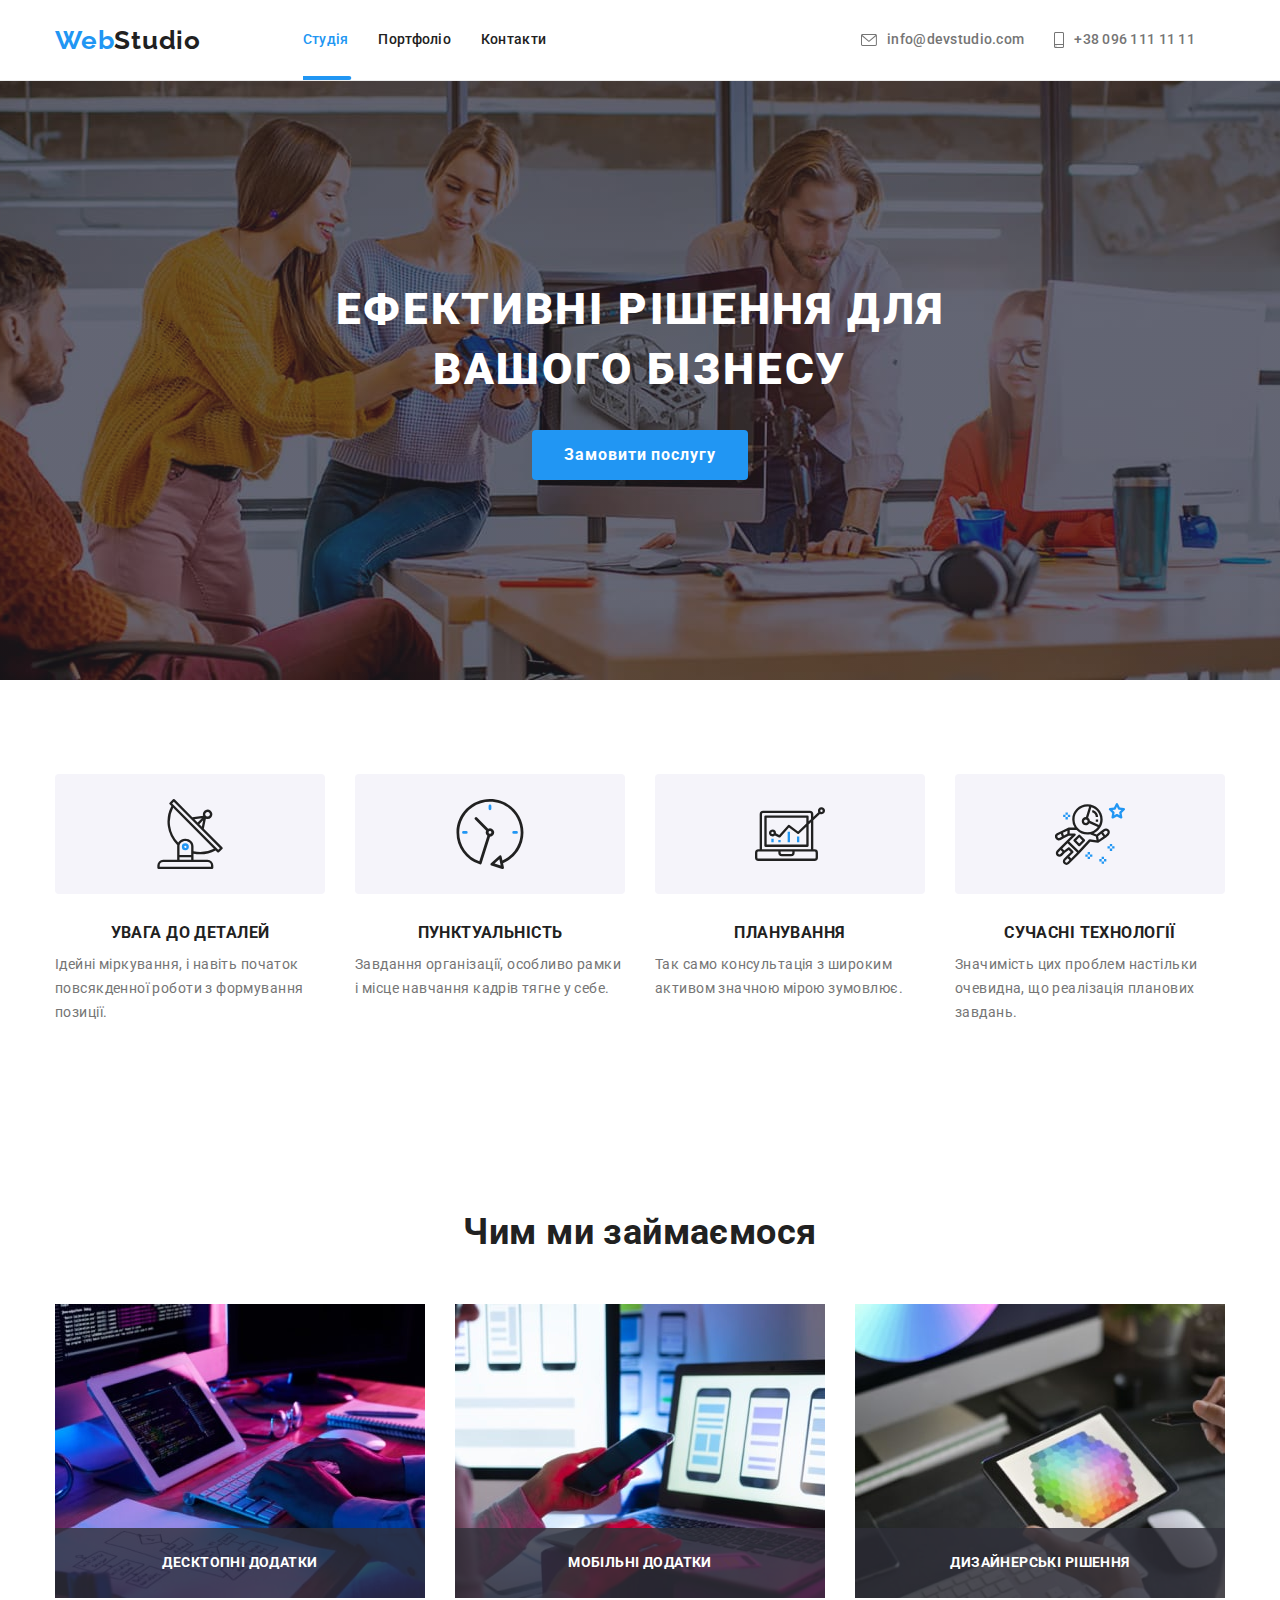
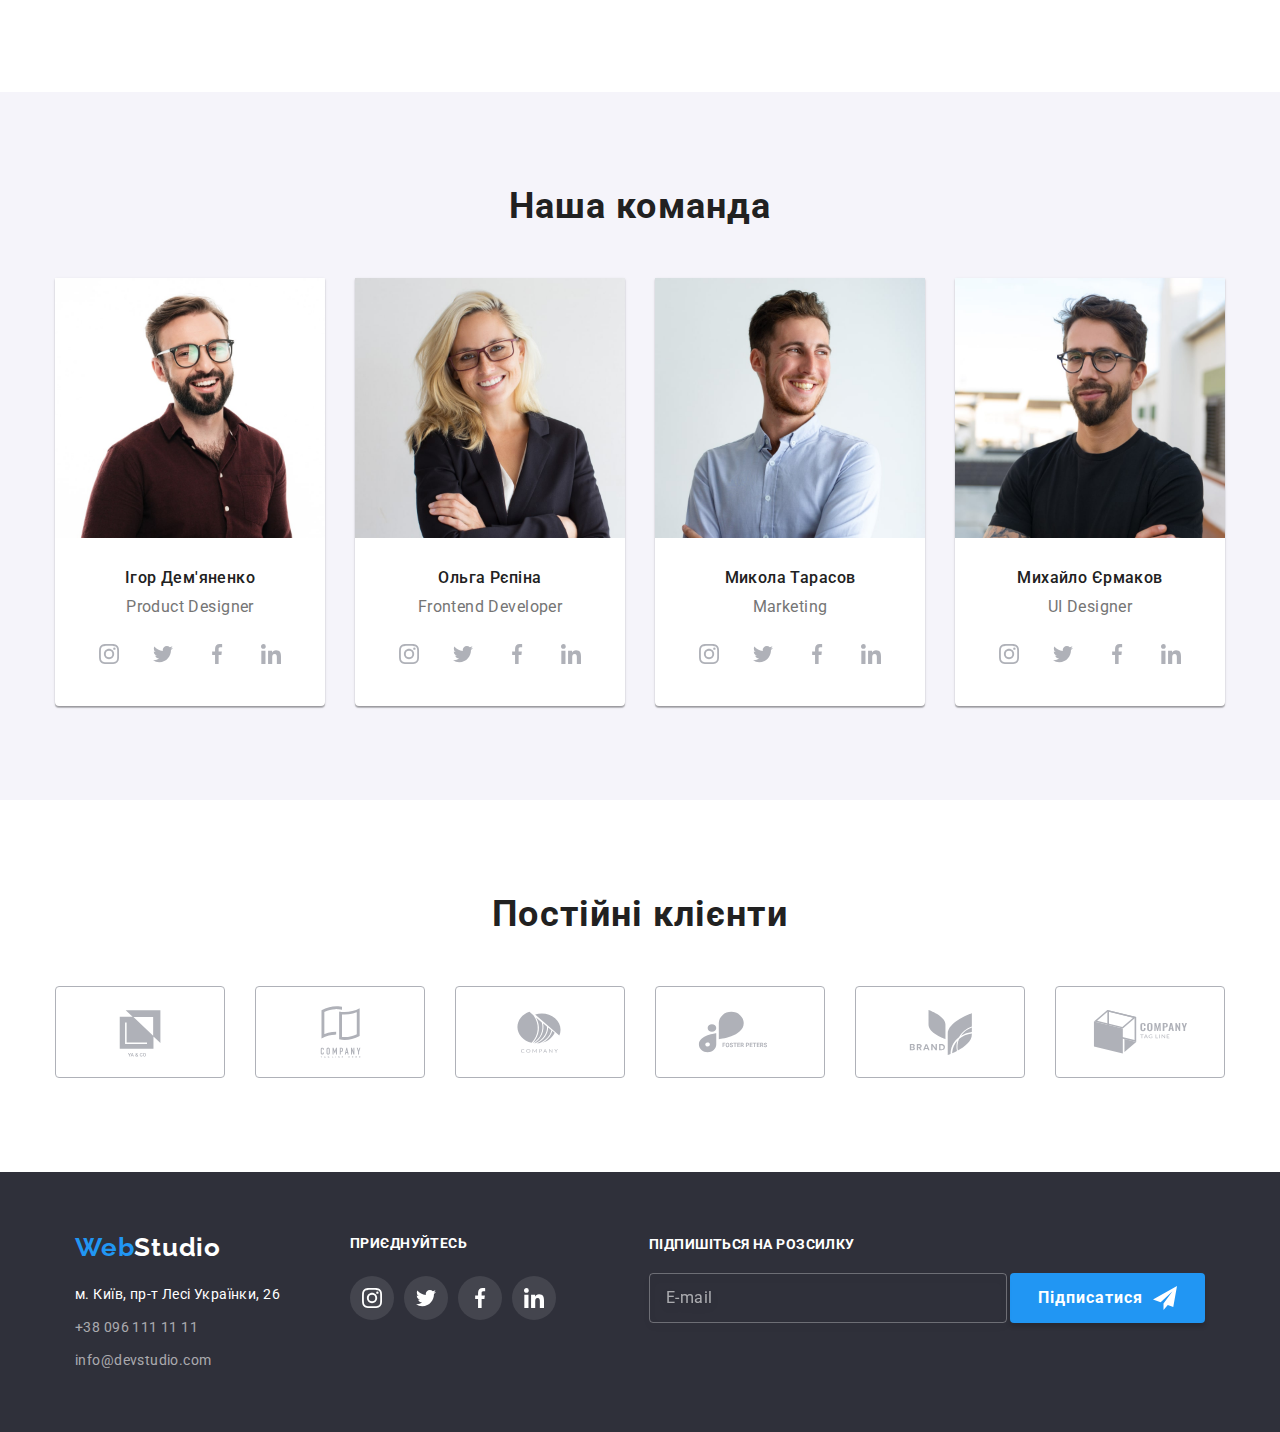
==== commit b0a9ccc7: "hm-8" ====
--- a/index.html
+++ b/index.html
@@ -22,60 +22,16 @@
             aria-controls="menu-container"
             data-menu-button
             >
-            <svg
+            <svg 
                 width="40"
                 height="40"
+                class="menu-mobile__icon"
                 aria-label="Перемикач мобільного меню">
                 <use class="icon-cross" href="./images/icons.svg#icon-close_icon"></use>
                 <use class="icon-menu" href="./images/icons.svg#icon-menu_40px"></use>
             </svg>
              </button>
-          
-            <!-- <div class="menu-container menu-mobile__container " id="menu-container" data-menu>
-                <ul class="menu-mob mobille">
-                    <li class="iteam-mob">
-                        <a class="header-link-mob current" href="./index.html">Студія</a>
-                    </li>
-                    <li class="iteam-mob">
-                        <a class="header-link-mob" href="./portfolio.html">Портфоліо</a>
-                    </li>
-                    <li class="iteam-mob">
-                        <a class="header-link-mob" href="#">Контакти</a>
-                    </li>
-                </ul>
-                <ul class="contacts-mob mobille">
-                    <li class="iteam-mob">
-                        <a class="mob-maail" href="mailto:info@devstudio.com">
-                            <svg class="icon-mail-mob" width="16" height="12"> 
-                                <use href="./images/icons.svg#icon-envelope"></use>
-                            </svg>
-                            info@devstudio.com</a>
-                    </li>
-                    <li class="iteam-mob">
-                        <a class="mob-contacts" href="tel:+380961111111">
-                            <svg class="icon-tel-mob" width="10" height="16"> 
-                                <use href="./images/icons.svg#icon-smartphone"></use>
-                            </svg>
-                            +38 096 111 11 11
-                        </a>
-                    </li>
-                   </ul> 
-                   <ul class="links-mob mobille">
-                    <li class="list-links-iteam">
-                        <a class="list-links-link" href="instagram.com">Instagram</a>
-                    </li>
-                    <li class="list-links-iteam">
-                        <a class="list-links-link" href="twitter.com">Twitter</a>
-                    </li>
-                    <li class="list-links-iteam">
-                        <a class="list-links-link" href="facebook.com">Facebook</a>
-                    </li>
-                    <li class="list-links-iteam">
-                        <a class="list-links-link" href="linkedin.com">LinkedIn</a>
-                    </li>
-                   </ul>
-            </div> -->
-                <div class="menu-mobile">
+                <div class="menu-mobile menu-mobile__container"  id="menu-container" data-menu>
                     <ul class="header-nav list">
                         <li class="iteam">
                             <a class="header-link current" href="./index.html">Студія</a>
@@ -88,20 +44,34 @@
                         </li>
                     </ul>
                     <ul class="contacts list">
-                        <li class="iteam">
+                        <li class="iteam iteam-mob">
                             <a class="ul__contacts maail" href="mailto:info@devstudio.com">
                                 <svg class="icon-mail" width="16" height="12"> 
-                                    <use href="./images/icons.svg#icon-envelope"></use>
+                                    <use class="svg-icon" href="./images/icons.svg#icon-envelope"></use>
                                 </svg>
                                 info@devstudio.com</a>
                         </li>
-                        <li class="iteam">
-                            <a class="ul__contacts" href="tel:+380961111111">
+                        <li class="iteam iteam-mob-tell">
+                            <a class="ul__contacts tell" href="tel:+380961111111">
                                 <svg class="icon-tel" width="10" height="16"> 
-                                    <use href="./images/icons.svg#icon-smartphone"></use>
+                                    <use class="svg-icon" href="./images/icons.svg#icon-smartphone"></use>
                                 </svg>
                                 +38 096 111 11 11
                             </a>
+                        </li>
+                       </ul>
+                       <ul class="links-mob mobille">
+                        <li class="list-links-iteam">
+                            <a class="list-links-link" href="instagram.com">Instagram</a>
+                        </li>
+                        <li class="list-links-iteam">
+                            <a class="list-links-link" href="twitter.com">Twitter</a>
+                        </li>
+                        <li class="list-links-iteam">
+                            <a class="list-links-link" href="facebook.com">Facebook</a>
+                        </li>
+                        <li class="list-links-iteam">
+                            <a class="list-links-link" href="linkedin.com">LinkedIn</a>
                         </li>
                        </ul>
                 </div>
@@ -123,7 +93,6 @@
                             </svg>
                         </button>
                         <p class="text-form">Залиште свої дані, ми вам передзвонимо</p>
-                        <div class="modal-form">
                             <form class="subscribe-form">
                                 <div class="backdrop-div">
                                  <label for="name">Ім'я</label> 
@@ -171,12 +140,11 @@
                                 <button class="button-top" type="submit">Відправити</button>
                               </div>
                              </form>
-                        </div>
                     </div>
                  </div>
              </div>
           </section>
-        <!-- <section class="sections">
+        <section class="sections">
             <div class="container">
                 <h2 style="visibility: hidden; font-size: 0px">Наші переваги</h2>
                 <ul class="feature-list list">
@@ -226,19 +194,25 @@
                     <ul class="work-nav list">
                         <li>
                             <div class="work-tap">
-                             <img class="imd" src="./images/compressjpeg/box1-min.jpg" width="370" height="294"  alt="">
+                             <img 
+                             srcset="./images/compressjpeg/box1-min.jpg 1x, ./images/compressjpeg/box-2x.jpg 2x"
+                             class="imd" src="./images/compressjpeg/box1-min.jpg" width="370" height="294"  alt="">
                              <p class="work-text">Десктопні додатки</p>
                             </div>
                         </li>
                         <li> 
                            <div class="work-tap">
-                             <img class="imd" src="./images/compressjpeg/box2-min.jpg" width="370" height="294" alt="">
+                             <img
+                             srcset="./images/compressjpeg/box2-min.jpg 1x, ./images/compressjpeg/box2-2x.jpg 2x"
+                             class="imd" src="./images/compressjpeg/box2-min.jpg" width="370" height="294" alt="">
                              <p class="work-text">Мобільні додатки</p>
                            </div>
                         </li>
                         <li>
                            <div class="work-tap">
-                             <img class="imd" src="./images/compressjpeg/box3-min.jpg" width="370" height="294" alt="">
+                             <img 
+                             srcset="./images/compressjpeg/box3-min.jpg 1x, ./images/compressjpeg/box3-2x.jpg 2x"
+                             class="imd" src="./images/compressjpeg/box3-min.jpg" width="370" height="294" alt="">
                              <p class="work-text">Дизайнерські рішення</p>
                            </div>
                         </li>
@@ -251,7 +225,9 @@
                 <h2 class="team__uptitle">Наша команда</h2>
                 <ul class="team__list">
                     <li class="team__item">
-                        <img src="./images/compressjpeg/img-min.jpg" width="270"  alt="Ігор Дем'яненко">
+                        <img 
+                        srcset="./images/compressjpeg/img-min.jpg 1x, ./images/compressjpeg/img-2x.jpg 2x"
+                        src="./images/compressjpeg/img-min.jpg" width="270"  alt="Ігор Дем'яненко">
                         <div class="team-card">
                             <h3 class="team-heros">Ігор Дем'яненко</h3>
                             <p class="team-text">Product Designer</p>
@@ -289,7 +265,8 @@
                        
                     </li>
                     <li class="team__item">
-                        <img src="./images/compressjpeg/img4-min.jpg" width="270" height="260" alt="Ольга Рєпіна">
+                        <img srcset="./images/compressjpeg/img4-min.jpg 1x, ./images/compressjpeg/img-2-2x.jpg 2x"
+                         src="./images/compressjpeg/img4-min.jpg" width="270" height="260" alt="Ольга Рєпіна">
                         <div class="team-card">
                             <h3 class="team-heros">Ольга Рєпіна</h3>
                             <p class="team-text">Frontend Developer</p>
@@ -327,7 +304,9 @@
                        
                     </li>
                     <li class="team__item">
-                        <img src="./images/compressjpeg/img5-min.jpg" width="270" height="260"  alt="Микола Тарасов">
+                        <img 
+                        srcset="./images/compressjpeg/img5-min.jpg 1x, ./images/compressjpeg/img-3-2x.jpg 2x"
+                        src="./images/compressjpeg/img5-min.jpg" width="270" height="260"  alt="Микола Тарасов">
                         <div class="team-card">
                             <h3 class="team-heros">Микола Тарасов</h3>
                         <p class="team-text">Marketing</p>
@@ -365,7 +344,9 @@
                         
                     </li>
                     <li class="team__item">
-                        <img src="./images/compressjpeg/img6-min.jpg" width="270" height="260" alt="Михайло Єрмаков">
+                        <img
+                        srcset="./images/compressjpeg/img6-min.jpg 1x, ./images/compressjpeg/img-4-2x.jpg 2x" 
+                        src="./images/compressjpeg/img6-min.jpg" width="270" height="260" alt="Михайло Єрмаков">
                         <div class="team-card">
                             <h3 class="team-heros">Михайло Єрмаков</h3>
                             <p class="team-text">UI Designer</p>
@@ -453,9 +434,9 @@
                     </li>
                 </ul>
             </div>
-        </section> -->
+        </section>
     </main>
-    <!-- <footer class="footer">
+    <footer class="footer">
         <div class="container nav-net">
             <div class="container-adress">
                 <a class="footer-logo" href="./index.html">Web<span class="header-logo-on">Studio</span></a>
@@ -521,7 +502,7 @@
                 </form>
             </div>
         </div>
-    </footer> -->
+    </footer>
     <script src="./js/modal.js"></script>
     <script src="./js/menu-mobayl.js"></script>
 </body>
--- a/css/main.min.css
+++ b/css/main.min.css
@@ -1 +1 @@
-:root{--color-HexachromeBlack: #212121;--color-darkBlue: #2196F3;--color-white:#FFFFFF;--color-Hex:#F5F5F5;--animation: 250ms cubic-bezier(0.4, 0, 0.2, 1);--gra: linear-gradient( rgba(47, 48, 58, 0.4), rgba(47, 48, 58, 0.4)) }html{box-sizing:border-box}*,::after,::before{box-sizing:border-box}body{font-family:"Roboto",sans-serif;background-color:var(--color-white);color:#212121;letter-spacing:.03em;font-size:14px;line-height:1.71;margin:0}main{padding-top:60px}@media screen and (min-width: 768px){main{padding-top:80px}}.header{background-color:var(--color-white)}h1,h2,h3,h4,p{margin:0}ul{text-decoration:none;list-style:none;margin:0;padding:0}img{display:block;max-width:100%;height:auto;width:100%}.header-nav-link{text-decoration:none}:active,:hover,:focus{outline:0;outline-offset:0}.container{width:100%;padding-left:15px;padding-right:15px;margin:0 auto}@media screen and (min-width: 480px){.container{max-width:480px}}@media screen and (min-width: 768px){.container{max-width:768px}}@media screen and (min-width: 1200px){.container{max-width:1200px}}section{min-width:100%;padding-top:94px;padding-bottom:94px}@media screen and (max-width: 1199px){section{padding-top:60px;padding-bottom:60px}}.header{border-bottom:1px solid #ececec;position:fixed;top:0;left:0;z-index:10;width:100%}@media screen and (max-width: 767px){.header{min-height:60px}}@media screen and (max-width: 767px)and (min-width: 768px){.header{min-height:80px}}.main__nav{align-items:center;margin:0 auto;position:relative}.navigation{display:flex;justify-content:space-between;align-items:center}@media screen and (max-width: 767px){.navigation{min-height:60px}}@media screen and (min-height: 768px){.navigation{min-height:80px}}@media screen and (max-width: 1199px){.navigation{justify-content:space-between}}.header-nav{display:flex}.menu-mobile{display:flex}@media screen and (max-width: 767px){.menu-mobile{display:none}}.header-nav .iteam+.iteam{margin-left:50px}.contacts{display:flex;margin-left:auto}@media screen and (min-width: 1199px){.contacts{margin-left:315px}}@media screen and (min-width: 768px)and (max-width: 1199px){.contacts{flex-direction:column;padding-top:21px;padding-bottom:21px;margin-left:96px}}@media screen and (min-width: 1200px){.contacts .iteam+.iteam{margin-left:30px}}.header-logo{display:block}@media screen and (min-width: 1200px){.header-logo{margin-right:92px}}.header-logo,.footer-logo{font-family:"Raleway";font-style:normal;text-decoration:none;font-weight:700;font-size:26px;line-height:1.19;color:var(--color-darkBlue)}.header-logo-in{color:#000}.header-logo-on{color:var(--color-white)}@media screen and (min-width: 768px){.header-link.current{color:var(--color-darkBlue);text-decoration:none}.header-link.current::after{content:"";position:absolute;bottom:0;left:0;width:100%;height:4px;background-color:var(--color-darkBlue);border-radius:2px;transform:scaleX(1.1)}}.header-link{padding-top:32px;padding-bottom:32px;display:flex;align-items:center;font-weight:500;line-height:1.14;letter-spacing:.02em;color:var(--color-HexachromeBlack);text-decoration:none;transition:color var(--animation)}.header-nav .header-link{position:relative}.header-nav .header-link:hover,.header-nav .header-link:focus{color:var(--color-darkBlue)}.ul__contacts{font-weight:500;line-height:1.14;letter-spacing:.02em;color:#757575;text-decoration:none;display:flex;align-items:center;transition:color var(--animation)}.ul__contacts:hover,.ul__contacts:focus{color:var(--color-darkBlue)}@media screen and (min-width: 1200px){.ul__contacts{padding-top:32px;padding-bottom:32px}}@media screen and (min-width: 768px)and (max-width: 1199px){.ul__contacts.maail{margin-bottom:10px}}.icon-mail{margin-right:10px;fill:currentColor}@media screen and (max-width: 1199px){.icon-mail{width:14px;height:10px}}.icon-tel{margin-right:10px;fill:currentColor}@media screen and (max-width: 1199px){.icon-tel{width:10px;height:14px}}@media screen and (max-width: 767px){.menu-button{z-index:1;display:inline-flex;padding:0;margin:0;border:none;background-color:rgba(0,0,0,0)}}@media screen and (min-width: 768px){.menu-button{display:none}}.menu-button .icon-cross{display:none}.menu-button.is-open .icon-cross{display:block}.menu-button.is-open .icon-menu{display:none}.menu-mobile__container{display:none}@media screen and (max-width: 767px){.menu-mobile__container.is-open{position:absolute;display:block;top:0;left:50%;translate:-50%;overflow:scroll;height:100vh;width:100vw;max-width:480px;padding-top:48px;padding-left:40px;padding-right:40px;background-color:#fff;font-size:20px}}@media screen and (min-width: 768px){.menu-mobile__container.is-open{display:none}}.menu-mob{margin-bottom:302px}.header-link-mob{font-weight:500;font-size:40px;line-height:1.175;text-align:center;letter-spacing:.02em;color:var(--color-HexachromeBlack);text-decoration:none}.header-link-mob:hover{color:var(--color-darkBlue)}.hero{margin:0 auto;display:flex;padding-top:118px;padding-bottom:118px;margin-left:auto;margin-right:auto;width:100%;background-size:cover;text-align:center;background-repeat:no-repeat;background-position:center;background-size:cover;text-align:center}@media screen and (max-width: 767px){.hero{background-image:var(--gra),url(../images/hm3/hero-bg-mob.jpg);height:400px;margin-left:auto;margin-right:auto}}@media screen and (min-width: 768px)and (max-width: 1199px){.hero{background-image:var(--gra),url(../images/hm3/hero-bg-tab.jpg);height:400px;margin-left:auto;margin-right:auto}}@media screen and (min-width: 1200px){.hero{background-image:var(--gra),url(../images/hm3/Img.jpg);height:600px;margin-left:auto;margin-right:auto;padding-top:200px;padding-bottom:200px}}@media screen and (max-width: 767px)and (min-device-pixel-ratio: 2),screen and (max-width: 767px)and (-webkit-min-device-pixel-ratio: 2),screen and (max-width: 767px)and (min-resolution: 192dpi),screen and (max-width: 767px)and (min-resolution: 2dppx){.hero .hero{background-image:var(--gra),url(../images/hm3/hero-bg-mob-2x.jpg)}}@media screen and (min-width: 768px)and (max-width: 1199px)and (min-device-pixel-ratio: 2),screen and (min-width: 768px)and (max-width: 1199px)and (-webkit-min-device-pixel-ratio: 2),screen and (min-width: 768px)and (max-width: 1199px)and (min-resolution: 192dpi),screen and (min-width: 768px)and (max-width: 1199px)and (min-resolution: 2dppx){.hero .hero{background-image:var(--gra),url(../images/hm3/hero-bg-tab-2x.jpg)}}@media screen and (min-width: 1200px)and (min-device-pixel-ratio: 2),screen and (min-width: 1200px)and (-webkit-min-device-pixel-ratio: 2),screen and (min-width: 1200px)and (min-resolution: 192dpi),screen and (min-width: 1200px)and (min-resolution: 2dppx){.hero .hero{background-image:var(--gra),url(../images/hm3/hero-image-2x.jpg)}}.hero__text{margin-top:0;margin-bottom:30px;margin-left:auto;margin-right:auto;font-weight:900;font-size:26px;line-height:1.61;letter-spacing:.06em;text-transform:uppercase;color:var(--color-white)}@media screen and (min-width: 1200px){.hero__text{font-size:44px;line-height:1.36}}.hero__button{padding:10px 24px;min-width:200px;margin:auto;font-weight:700;font-size:16px;line-height:1.87;letter-spacing:.06em;color:var(--color-white);background:var(--color-darkBlue);border-radius:4px;cursor:pointer;text-align:center;border:none;transition:background-color var(--animation),color var(--animation)}.hero__button:hover,.hero__button:focus{background:#188ce8}@media screen and (min-width: 1200px){.hero__button{min-width:216px;padding:10px 32px}}.hero__container{padding:0}@media screen and (min-width: 480px){.hero__container{max-width:100%}}.backdrop{position:fixed;top:0;left:0;width:100%;height:100%;background:rgba(0,0,0,.2);z-index:1;transition:opacity var(--animation);overflow-y:scroll}@media screen and (max-width: 767px){.backdrop{padding:93px 15px 94px 15px}}@media screen and (min-width: 768px)and (max-width: 1199px){.backdrop{padding:208px 159px 207px 159px}}@media screen and (min-width: 1200px){.backdrop{padding:221px 536px 222px 536px}}.backdrop.is-hidden{opacity:0;pointer-events:none;display:none}.modal{position:absolute;width:528px;min-height:581px;padding:40px;top:50%;left:50%;transform:translate(-50%, -50%) scale(1);background:#fff;box-shadow:0px 1px 3px rgba(0,0,0,.12),0px 1px 1px rgba(0,0,0,.14),0px 2px 1px rgba(0,0,0,.2);border-radius:4px}@media screen and (max-width: 1199px){.modal{max-width:450px;width:100%}}@media screen and (min-width: 1200px){.modal{max-width:528px;width:100%}}.btn-close{position:absolute;width:30px;height:30px;top:8px;right:8px;border-radius:50%;background-color:var(--color-white);border:1px solid rgba(0,0,0,.1);fill:#000;display:flex;align-items:center;justify-content:center;cursor:pointer;transition:fill var(--animation)}.btn-close:hover,.btn-close:focus{fill:var(--color-darkBlue)}.modal-form{font-size:12px;display:block;position:relative}.subscribe-form{display:flex;flex-direction:column;align-items:center;margin-left:auto;margin-right:auto;width:448px}.backdrop-div label{margin-top:0;margin-bottom:4px;font-size:12px;line-height:14px;letter-spacing:.01em;color:#757575;text-align:left}.backdrop-icon{position:relative;margin-top:0}.inp-icon{padding-left:42px;padding-right:20px;width:100%;height:40px;border:1px solid rgba(33,33,33,.2);border-radius:4px;padding-top:11px;padding-bottom:11px;background-color:rgba(0,0,0,0);transition:border var(--animation),fill var(--animation)}.inp-icon:hover,.inp-icon:focus{border-color:var(--color-darkBlue)}.inp-icon::-moz-placeholder{font-size:12px}.inp-icon:-ms-input-placeholder{font-size:12px}.inp-icon::placeholder{font-size:12px}.input-label,.check-text{font-size:12px;display:block;position:relative;transition:border var(--animation)}.backdrop-div{width:100%;flex-direction:column;display:flex;margin-bottom:10px}.sprite{position:absolute;top:50%;left:12px;transform:translateY(-50%);fill:var(--color-HexachromeBlack);transition:fill var(--animation)}.inp-icon:hover+.sprite{fill:var(--color-darkBlue)}.inp-icon:focus+.sprite{fill:var(--color-darkBlue)}.text-form{display:flex;margin-top:0;margin-bottom:12px;justify-content:center;font-weight:700;font-size:20px;line-height:1.15;letter-spacing:.03em;color:var(--color-HexachromeBlack)}.textarea{height:120px;resize:none;padding:12px 16px;border:1px solid rgba(33,33,33,.2);border-radius:4px;font-size:12px;line-height:1.16;letter-spacing:.01em;color:#303030;margin-bottom:20px;transition:border var(--animation)}.textarea:hover,.textarea:focus{border-color:var(--color-darkBlue)}.check-text{display:flex;font-size:14px;align-items:center;color:#757575}.modal-check:hover{transition:fill var(--animation)}.hide{appearance:none;-webkit-appearance:none;-moz-appearance:none}.check-text span{display:flex;width:16px;height:15px;border:2px solid var(--color-HexachromeBlack);margin-right:7px;border-radius:2px;align-items:center;justify-content:center;fill:rgba(0,0,0,0);transition:border var(--animation),fill var(--animation),background-color var(--animation)}.modal-check:checked+.check-text span{background-color:var(--color-darkBlue);border:2px solid var(--color-darkBlue);fill:var(--color-white)}.modal-field{display:flex;justify-content:center;margin-bottom:30px}.chek{color:var(--color-darkBlue);margin-left:5px;text-underline-offset:3px}.button-top{padding:10px 52px;margin-top:0;display:flex;align-items:center;justify-content:center;text-align:center;color:var(--color-white);border-radius:4px;cursor:pointer;border:none;background-color:#188ce8;box-shadow:0px 4px 4px rgba(0,0,0,.15);font-weight:700;font-size:16px;line-height:1.875;letter-spacing:.06em;transition:background-color var(--animation),box-shadow var(--animation)}.button-top:hover,.button-top:focus{background-color:var(--color-darkBlue);box-shadow:0px 4px 4px rgba(0,0,0,.15);transition:background-color var(--animation),box-shadow var(--animation)}.feature-list.list{flex-wrap:wrap;gap:30px;min-width:270px;display:flex}.feature-link{margin-top:0;margin-bottom:10px;font-weight:700;line-height:1.14;text-transform:uppercase;text-align:center;color:var(--color-HexachromeBlack)}.feature-text{margin-top:0;margin-bottom:0;font-size:14px;line-height:1.71;letter-spacing:.03em;color:#757575}.feature-cap-link{margin-bottom:30px;width:100%;height:120px;background-color:#f5f4fa;border-radius:4px;display:flex;align-items:center;justify-content:center}@media screen and (min-width: 768px){.gallery-iteam{width:calc((100% - 30px)/2)}}@media screen and (min-width: 1200px){.gallery-iteam{width:calc((100% - 90px)/4)}}.gallery-iteam:last-child{margin-right:0}.work{padding-top:94px;padding-bottom:94px}@media screen and (max-width: 1199px){.work{display:none}}@media screen and (min-width: 1200px){.work{display:block}}.work-title{margin-top:0;margin-bottom:50px;font-weight:700;font-size:36px;line-height:1.16;color:var(--color-HexachromeBlack);text-align:center}.work-nav{display:flex;gap:30px}.work-text{position:absolute;display:flex;width:370px;min-height:70px;left:0;bottom:0;font-weight:700;font-size:14px;line-height:1.14;text-align:center;letter-spacing:.03em;text-transform:uppercase;color:var(--color-white);background:rgba(47,48,58,.8);align-items:center;justify-content:center}.work-tap{position:relative}.imd{display:block}.team{background:#f5f4fa;text-align:center}.team__list{background:#f5f4fa;gap:30px;display:flex;flex-wrap:wrap}.team__list.team__item{flex-basis:calc((100% - 90px)/4)}.team__uptitle{margin-top:0;margin-bottom:30px;font-weight:700;font-size:36px;line-height:42px;color:var(--color-HexachromeBlack);text-align:center;letter-spacing:.03em}@media screen and (min-width: 1200px){.team__uptitle{margin-top:0;margin-bottom:50px}}.team-heros{margin-top:0;margin-bottom:10px;font-weight:500;font-size:16px;line-height:1.1875;color:var(--color-HexachromeBlack);text-align:center}.team-text{margin-top:0;margin-bottom:16px;font-size:16px;line-height:1.1875;color:#757575;text-align:center}.team-card{padding:30px 10px}.team__item{background:#fff;box-shadow:0px 1px 3px rgba(0,0,0,.12),0px 1px 1px rgba(0,0,0,.14),0px 2px 1px rgba(0,0,0,.2);border-radius:0px 0px 4px 4px}@media screen and (min-width: 768px){.team__item{width:calc((100% - 30px)/2)}}@media screen and (min-width: 1200px){.team__item{width:calc((100% - 90px)/4)}}.team__item:last-child{margin-right:0}.team-soc-list{display:flex;justify-content:center;gap:10px}.team-soc-item{width:44px;height:44px;display:block}.team-soc-link{width:100%;height:100%;border-radius:50%;display:flex;align-items:center;justify-content:center;transition:color var(--animation),background-color var(--animation);color:#afb1b8}.team-soc-link:hover,.team-soc-link:focus{background-color:#2196f3;color:var(--color-white)}.team-soc-icon{fill:currentColor}.client-top{display:flex;flex-wrap:wrap;gap:30px;justify-content:center;min-width:100%}.client-top .client-link{display:block;padding:16px 32px;height:92px;align-items:center;text-align:center;justify-content:center;border:1px solid #afb1b8;border-radius:4px;color:#afb1b8;transition:border var(--animation),color var(--animation)}@media screen and (min-width: 480px){.client-item{width:calc((100% - 30px)/2)}}@media screen and (min-width: 768px){.client-item{width:calc((100% - 60px)/3)}}@media screen and (min-width: 1200px){.client-item{width:calc((100% - 150px)/6)}}.client-icon{fill:currentColor}.client-link:hover,.client-link:focus{color:var(--color-darkBlue);border:1px solid var(--color-darkBlue)}.footer{display:flex;align-items:center;background-color:#2f303a;padding-top:60px;padding-bottom:60px}@media screen and (max-width: 1199px){.footer{text-align:center}}.footer-logo{display:block;margin-bottom:20px}.footer-adsress{margin-top:20px;margin-bottom:0}.footer-adsress>.footer-nav>.footer-cards{margin-bottom:8px}@media screen and (min-width: 1200px){.footer-adsress>.footer-nav>.footer-cards{margin-bottom:9px}}.footer-adsress{font-style:normal}.footer-card{color:var(--color-white);text-decoration:none}.footer-text{color:rgba(255,255,255,.6);text-decoration:none}.footer-text:hover,.footer-text:focus{color:var(--color-darkBlue)}.feature-text>.footer-text{margin-bottom:0}.span-soc{font-weight:700;font-size:14px;line-height:1.14;letter-spacing:.03em;text-transform:uppercase;color:#fff}.nav-net{flex-wrap:wrap;justify-content:center}@media screen and (min-width: 768px){.nav-net{display:flex}}.footer-soc-list{margin-top:20px;display:flex;justify-content:center;gap:10px}.footer-soc-item{width:44px;height:44px;display:block}.footer-soc-link{width:100%;height:100%;border-radius:50%;display:flex;align-items:center;justify-content:center;color:#fff;background-color:rgba(255,255,255,.1);transition:background-color var(--animation)}.footer-soc-link:hover,.footer-soc-link:focus{background-color:var(--color-darkBlue)}.footer-soc-icon{fill:currentColor}.footer-soc-link:hover .footer-soc-icon{fill:var(--color-white)}.footer-card,.footer-text{transition:color var(--animation)}.form-text{font-weight:700;font-size:14px;line-height:1.14;letter-spacing:.03em;text-transform:uppercase;color:var(--color-white)}.footer-form{margin-top:0em}.footer-label{display:block;margin-bottom:20px;margin-top:5px;font-weight:700;font-size:14px;line-height:1.14;letter-spacing:.03em;text-transform:uppercase;color:var(--color-white)}.footer-input{display:inline-flex;width:358px;height:50px;margin-bottom:20px;background-color:rgba(0,0,0,0);outline:rgba(0,0,0,0);border:1px solid rgba(255,255,255,.3);filter:drop-shadow(0px 4px 4px rgba(0, 0, 0, 0.15));justify-content:center;align-items:center;border-radius:4px;padding-left:16px;padding-right:20px;padding-top:15px;padding-bottom:15px;max-width:480px;color:var(--color-white)}.footer-input::-moz-placeholder{font-size:16px;line-height:20px;display:flex;align-items:center;letter-spacing:.03em;color:rgba(255,255,255,.6)}.footer-input:-ms-input-placeholder{font-size:16px;line-height:20px;display:flex;align-items:center;letter-spacing:.03em;color:rgba(255,255,255,.6)}.footer-input::placeholder{font-size:16px;line-height:20px;display:flex;align-items:center;letter-spacing:.03em;color:rgba(255,255,255,.6)}.footer-input:hover,.footer-input:focus{border-color:var(--color-darkBlue)}@media screen and (max-width: 1199px){.footer-input{width:100%}}.footer-btn{background:#2196f3;box-shadow:0px 4px 4px rgba(0,0,0,.15);font-weight:700;font-size:16px;line-height:1.875;border-radius:4px;border:none;justify-content:center;align-items:center;letter-spacing:.06em;color:var(--color-white);padding:10px 28px;gap:10px;display:inline-flex;cursor:pointer}.footer-logo-icon{justify-content:center}@media screen and (max-width: 767px){.container-adress,.container-net{margin-bottom:60px}}@media screen and (min-width: 768px)and (max-width: 1199px){.container-net{margin-left:185px}}@media screen and (min-width: 768px)and (max-width: 1199px){.footer-logo-clas{margin-top:60px}}@media screen and (min-width: 1200px){.footer-logo-clas{margin-left:93px}}@media screen and (min-width: 1200px){.container-adress{margin-right:70px}}.program{background:var(--color-white);padding-bottom:94px;padding-top:94px}.button{font-weight:500;font-size:16px;line-height:1.62;cursor:pointer}.button-tipe{padding:6px 22px;border-radius:4px;border:none;background:#f5f4fa;text-align:center;cursor:pointer;font-weight:500;font-size:16px;line-height:1.625;letter-spacing:.03em;color:#212121;border:0;transition:background-color var(--animation),color var(--animation),box-shadow var(--animation)}.button-tipe:hover,.button-tipe:focus{color:var(--color-white);background-color:var(--color-darkBlue);box-shadow:0px 3px 1px rgba(0,0,0,.1),0px 1px 2px rgba(0,0,0,.08),0px 2px 2px rgba(0,0,0,.12);border-radius:4px}.button.list{display:flex;align-items:center;justify-content:center}.button.list .item+.item{margin-left:8px}.program-uptitle{margin-top:35px;display:flex;flex-wrap:wrap;gap:30px;justify-content:center}.program-list{margin-bottom:4px;font-weight:700;font-size:18px;line-height:2;letter-spacing:.06em;color:var(--color-HexachromeBlack);text-decoration:none}.program-info{position:relative;overflow:hidden}.info-text{position:absolute;top:0;height:100%;transform:translateY(100%);transition:transform 250ms cubic-bezier(0.4, 0, 0.2, 1);padding:63px 24px;font-size:18px;line-height:1.55;letter-spacing:.03em;color:var(--color-white);background:rgba(33,150,243,.9)}.portfolio-program:hover .info-text,.portfolio-program:focus .info-text{transform:translateY(0)}.program-text{margin-bottom:0;font-weight:400;font-size:16px;line-height:1.875;color:#757575;letter-spacing:.03em}.program-link{text-decoration:none;display:block;transition:box-shadow var(--animation)}.program-link:hover,.program-link:focus{box-shadow:0px 1px 1px rgba(0,0,0,.12),0px 4px 4px rgba(0,0,0,.06),1px 4px 6px rgba(0,0,0,.16)}.border{width:370px;border:1px solid #eee;padding:20px 24px;border-top:0}/*# sourceMappingURL=main.min.css.map */+:root{--color-HexachromeBlack: #212121;--color-darkBlue: #2196F3;--color-white:#FFFFFF;--color-Hex:#F5F5F5;--animation: 250ms cubic-bezier(0.4, 0, 0.2, 1);--gra: linear-gradient( rgba(47, 48, 58, 0.4), rgba(47, 48, 58, 0.4)) }html{box-sizing:border-box}*,::after,::before{box-sizing:border-box}body{font-family:"Roboto",sans-serif;background-color:var(--color-white);color:#212121;letter-spacing:.03em;font-size:14px;line-height:1.71;margin:0}main{padding-top:60px}@media screen and (min-width: 768px){main{padding-top:80px}}.header{background-color:var(--color-white)}h1,h2,h3,h4,p{margin:0}ul{text-decoration:none;list-style:none;margin:0;padding:0}img{display:block;max-width:100%;height:auto;width:100%}.header-nav-link{text-decoration:none}:active,:hover,:focus{outline:0;outline-offset:0}.container{width:100%;padding-left:15px;padding-right:15px;margin:0 auto}@media screen and (min-width: 480px){.container{max-width:480px}}@media screen and (min-width: 768px){.container{max-width:768px}}@media screen and (min-width: 1200px){.container{max-width:1200px}}section{min-width:100%;padding-top:94px;padding-bottom:94px}@media screen and (max-width: 1199px){section{padding-top:60px;padding-bottom:60px}}.header{border-bottom:1px solid #ececec;position:fixed;top:0;left:0;z-index:10;width:100%}@media screen and (max-width: 767px){.header{min-height:60px}}@media screen and (max-width: 767px)and (min-width: 768px){.header{min-height:80px}}.main__nav{align-items:center;margin:0 auto;position:relative}.navigation{display:flex;justify-content:space-between;align-items:center}@media screen and (max-width: 767px){.navigation{min-height:60px}}@media screen and (min-height: 768px){.navigation{min-height:80px}}@media screen and (max-width: 1199px){.navigation{justify-content:space-between}}@media screen and (max-width: 767px){.header-nav{margin-bottom:302px}}@media screen and (min-width: 768px){.header-nav{display:flex}}.menu-mobile{display:flex}@media screen and (max-width: 767px){.menu-mobile{display:none}}@media screen and (min-width: 768px){.iteam{margin-right:30px;margin-bottom:0}.iteam:nth-child(3){margin-right:0}}@media screen and (max-width: 767px){.iteam{margin-bottom:32px}.iteam:nth-child(3){margin-bottom:0}}.contacts{display:flex;margin-left:auto;justify-content:center}@media screen and (min-width: 1200px){.contacts{margin-left:315px}}@media screen and (min-width: 768px)and (max-width: 1199px){.contacts{flex-direction:column;padding-top:21px;padding-bottom:21px;margin-left:96px}}@media screen and (max-width: 767px){.contacts{flex-direction:column-reverse;margin-bottom:64px}}.header-logo{display:block}@media screen and (min-width: 1200px){.header-logo{margin-right:92px}}.header-logo,.footer-logo{font-family:"Raleway";font-style:normal;font-weight:700;font-size:24px;line-height:1.166;letter-spacing:.03em;color:var(--color-darkBlue);text-decoration:none}@media screen and (min-width: 1200px){.header-logo,.footer-logo{font-weight:700;font-size:26px;line-height:1.19}}.header-logo-in{color:var(--color-HexachromeBlack)}.header-logo-on{color:var(--color-white)}@media screen and (max-width: 767px){.header-link.current{color:var(--color-darkBlue)}}@media screen and (min-width: 768px){.header-link.current{color:var(--color-darkBlue);text-decoration:none}.header-link.current::after{content:"";position:absolute;bottom:0;left:0;width:100%;height:4px;background-color:var(--color-darkBlue);border-radius:2px;transform:scaleX(1.1)}}.header-link{text-decoration:none;transition:color var(--animation)}@media screen and (max-width: 767px){.header-link{font-weight:500;font-size:40px;line-height:1.175;letter-spacing:.02em;color:var(--color-HexachromeBlack)}}.header-link:hover,.header-link:focus{color:var(--color-darkBlue)}@media screen and (min-width: 768px){.header-link{padding-top:32px;padding-bottom:32px;display:flex;align-items:center;font-weight:500;font-size:14px;line-height:1.14;letter-spacing:.02em;color:var(--color-HexachromeBlack)}}.header-nav .header-link{position:relative}.ul__contacts{font-weight:500;color:#757575;text-decoration:none;display:flex;align-items:center;transition:color var(--animation)}.ul__contacts:hover,.ul__contacts:focus{color:var(--color-darkBlue)}@media screen and (min-width: 768px)and (max-width: 1199px){.ul__contacts{font-size:12px;line-height:1.166;letter-spacing:.02em}}@media screen and (min-width: 1200px){.ul__contacts{font-size:14px;line-height:1.14;letter-spacing:.02em;padding-top:32px;padding-bottom:32px}}@media screen and (max-width: 767px){.ul__contacts.tell{font-weight:500;font-size:34px;line-height:1.17;letter-spacing:.02em;color:var(--color-darkBlue)}}@media screen and (max-width: 767px){.ul__contacts.maail{font-weight:500;font-size:24px;line-height:1.166;letter-spacing:.02em;color:#757575}}@media screen and (min-width: 768px)and (max-width: 1199px){.ul__contacts.maail{margin-bottom:10px}}.icon-mail{margin-right:10px;fill:currentColor}@media screen and (max-width: 767px){.icon-mail{display:none}}@media screen and (max-width: 1199px){.icon-mail{width:14px;height:10px}}.icon-tel{margin-right:10px;fill:currentColor}@media screen and (max-width: 767px){.icon-tel{display:none}}@media screen and (max-width: 1199px){.icon-tel{width:10px;height:14px}}@media screen and (max-width: 767px){.menu-button{z-index:1;display:block;padding:0;margin:0;border:none;background-color:rgba(0,0,0,0)}}@media screen and (min-width: 768px){.menu-button{display:none}}.menu-mobile__icon:hover,.menu-mobile__icon:focus{fill:var(--color-darkBlue)}.menu-button .icon-cross{display:none}.menu-button.is-open .icon-cross{display:block}.menu-button.is-open .icon-menu{display:none}.menu-mobile__container{display:none}@media screen and (min-width: 768px){.menu-mobile__container{display:flex;overflow-y:scroll}}@media screen and (max-width: 767px){.menu-mobile__container.is-open{position:absolute;display:block;top:0;left:50%;translate:-50%;overflow:scroll;height:100vh;width:100vw;max-width:480px;padding:48px 40px;background-color:#fff;font-size:20px}}.links-mob{display:flex}@media screen and (min-width: 768px){.links-mob{display:none}}.list-links-link{text-decoration:none;font-weight:500;font-size:18px;line-height:1.222;letter-spacing:.02em;color:var(--color-darkBlue)}.list-links-iteam{padding-left:10px;padding-right:10px;border-right:1px solid rgba(33,33,33,.2)}.list-links-iteam:nth-child(1){padding-left:0}.list-links-iteam:nth-child(4){padding-right:0;border-right:none}@media screen and (max-width: 767px){.iteam-mob-tell{margin-bottom:32px}}.hero{margin:0 auto;display:flex;padding-top:118px;padding-bottom:118px;margin-left:auto;margin-right:auto;width:100%;background-size:cover;text-align:center;background-repeat:no-repeat;background-position:center;background-size:cover;text-align:center}@media screen and (max-width: 767px){.hero{background-image:var(--gra),url(../images/hm3/hero-bg-mob.jpg);height:400px;margin-left:auto;margin-right:auto}}@media screen and (min-width: 768px)and (max-width: 1199px){.hero{background-image:var(--gra),url(../images/hm3/hero-bg-tab.jpg);height:400px;margin-left:auto;margin-right:auto}}@media screen and (min-width: 1200px){.hero{background-image:var(--gra),url(../images/hm3/Img.jpg);height:600px;margin-left:auto;margin-right:auto;padding-top:200px;padding-bottom:200px}}@media screen and (max-width: 767px)and (min-device-pixel-ratio: 2),screen and (max-width: 767px)and (-webkit-min-device-pixel-ratio: 2),screen and (max-width: 767px)and (min-resolution: 192dpi),screen and (max-width: 767px)and (min-resolution: 2dppx){.hero .hero{background-image:var(--gra),url(../images/hm3/hero-bg-mob-2x.jpg)}}@media screen and (min-width: 768px)and (max-width: 1199px)and (min-device-pixel-ratio: 2),screen and (min-width: 768px)and (max-width: 1199px)and (-webkit-min-device-pixel-ratio: 2),screen and (min-width: 768px)and (max-width: 1199px)and (min-resolution: 192dpi),screen and (min-width: 768px)and (max-width: 1199px)and (min-resolution: 2dppx){.hero .hero{background-image:var(--gra),url(../images/hm3/hero-bg-tab-2x.jpg)}}@media screen and (min-width: 1200px)and (min-device-pixel-ratio: 2),screen and (min-width: 1200px)and (-webkit-min-device-pixel-ratio: 2),screen and (min-width: 1200px)and (min-resolution: 192dpi),screen and (min-width: 1200px)and (min-resolution: 2dppx){.hero .hero{background-image:var(--gra),url(../images/hm3/hero-image-2x.jpg)}}.hero__text{margin-top:0;margin-bottom:30px;margin-left:auto;margin-right:auto;font-weight:900;font-size:26px;line-height:1.61;letter-spacing:.06em;text-transform:uppercase;color:var(--color-white)}@media screen and (min-width: 1200px){.hero__text{font-size:44px;line-height:1.36}}.hero__button{padding:10px 24px;min-width:200px;margin:auto;font-weight:700;font-size:16px;line-height:1.87;letter-spacing:.06em;color:var(--color-white);background:var(--color-darkBlue);border-radius:4px;cursor:pointer;text-align:center;border:none;transition:background-color var(--animation),color var(--animation)}.hero__button:hover,.hero__button:focus{background:#188ce8}@media screen and (min-width: 1200px){.hero__button{min-width:216px;padding:10px 32px}}.hero__container{padding:0}@media screen and (min-width: 480px){.hero__container{max-width:100%}}.backdrop{position:fixed;top:0;left:0;width:100%;height:100%;background:rgba(0,0,0,.2);z-index:1;transition:opacity var(--animation);overflow-y:scroll;opacity:1}@media screen and (max-width: 767px){.backdrop{padding:93px 15px 94px 15px}}@media screen and (min-width: 768px)and (max-width: 1199px){.backdrop{padding:208px 159px 207px 159px}}@media screen and (min-width: 1200px){.backdrop{padding:221px 536px 222px 536px}}.backdrop.is-hidden{opacity:0;pointer-events:none}.modal{position:absolute;max-width:450px;min-height:609px;background:#fff;padding:40px;top:50%;left:50%;width:100%;transform:translate(-50%, -50%) scale(1);box-shadow:0px 1px 3px rgba(0,0,0,.12),0px 1px 1px rgba(0,0,0,.14),0px 2px 1px rgba(0,0,0,.2);border-radius:4px}@media screen and (min-width: 1200px){.modal{min-width:528px}}.btn-close{position:absolute;width:30px;height:30px;top:8px;right:8px;border-radius:50%;background-color:var(--color-white);border:1px solid rgba(0,0,0,.1);fill:#000;display:flex;align-items:center;justify-content:center;cursor:pointer;transition:fill var(--animation)}.btn-close:hover,.btn-close:focus{fill:var(--color-darkBlue)}.subscribe-form{display:flex;flex-direction:column;align-items:center;margin-left:auto;margin-right:auto}.backdrop-div label{margin-top:0;margin-bottom:4px;font-size:12px;line-height:1.16;letter-spacing:.01em;color:#757575;text-align:left}.backdrop-icon{position:relative;margin-top:0}.inp-icon{padding-left:42px;padding-right:20px;width:100%;height:40px;border:1px solid rgba(33,33,33,.2);border-radius:4px;padding-top:11px;padding-bottom:11px;background-color:rgba(0,0,0,0);transition:border var(--animation),fill var(--animation)}.inp-icon:hover,.inp-icon:focus{border-color:var(--color-darkBlue)}.inp-icon::-moz-placeholder{font-size:12px}.inp-icon:-ms-input-placeholder{font-size:12px}.inp-icon::placeholder{font-size:12px}.input-label,.check-text{font-size:12px;display:block;position:relative;transition:border var(--animation)}.backdrop-div{width:100%;flex-direction:column;display:flex;margin-bottom:10px}.sprite{position:absolute;top:50%;left:12px;transform:translateY(-50%);fill:var(--color-HexachromeBlack);transition:fill var(--animation)}.inp-icon:hover+.sprite{fill:var(--color-darkBlue)}.inp-icon:focus+.sprite{fill:var(--color-darkBlue)}.text-form{display:flex;margin-top:0;margin-bottom:12px;justify-content:center;font-weight:700;font-size:20px;line-height:1.15;letter-spacing:.03em;color:var(--color-HexachromeBlack)}.textarea{height:120px;resize:none;padding:12px 16px;border:1px solid rgba(33,33,33,.2);border-radius:4px;font-size:12px;line-height:1.16;letter-spacing:.01em;color:#303030;margin-bottom:20px;transition:border var(--animation)}.textarea:hover,.textarea:focus{border-color:var(--color-darkBlue)}.check-text{display:flex;font-size:12px;line-height:1.16;align-items:center;color:#757575}.modal-check:hover{transition:fill var(--animation)}.hide{appearance:none;-webkit-appearance:none;-moz-appearance:none}.check-text span{display:flex;width:16px;height:15px;border:2px solid var(--color-HexachromeBlack);margin-right:7px;border-radius:2px;align-items:center;justify-content:center;fill:rgba(0,0,0,0);transition:border var(--animation),fill var(--animation),background-color var(--animation)}.modal-check:checked+.check-text span{background-color:var(--color-darkBlue);border:2px solid var(--color-darkBlue);fill:var(--color-white)}.modal-field{display:flex;justify-content:center;margin-bottom:30px}.chek{color:var(--color-darkBlue);margin-left:5px;text-underline-offset:3px}.button-top{padding:10px 52px;margin-top:0;display:flex;align-items:center;justify-content:center;text-align:center;color:var(--color-white);border-radius:4px;cursor:pointer;border:none;background-color:#188ce8;box-shadow:0px 4px 4px rgba(0,0,0,.15);font-weight:700;font-size:16px;line-height:1.875;letter-spacing:.06em;transition:background-color var(--animation),box-shadow var(--animation)}.button-top:hover,.button-top:focus{background-color:var(--color-darkBlue);box-shadow:0px 4px 4px rgba(0,0,0,.15);transition:background-color var(--animation),box-shadow var(--animation)}.feature-list.list{flex-wrap:wrap;gap:30px;min-width:270px;display:flex}.feature-link{margin-top:0;margin-bottom:10px;font-weight:700;line-height:1.14;text-transform:uppercase;text-align:center;color:var(--color-HexachromeBlack)}.feature-text{margin-top:0;margin-bottom:0;font-size:14px;line-height:1.71;letter-spacing:.03em;color:#757575}.feature-cap-link{margin-bottom:30px;width:100%;height:120px;background-color:#f5f4fa;border-radius:4px;display:flex;align-items:center;justify-content:center}@media screen and (min-width: 768px){.gallery-iteam{width:calc((100% - 30px)/2)}}@media screen and (min-width: 1200px){.gallery-iteam{width:calc((100% - 90px)/4)}}.gallery-iteam:last-child{margin-right:0}.work{padding-top:94px;padding-bottom:94px}@media screen and (max-width: 1199px){.work{display:none}}@media screen and (min-width: 1200px){.work{display:block}}.work-title{margin-top:0;margin-bottom:50px;font-weight:700;font-size:36px;line-height:1.16;color:var(--color-HexachromeBlack);text-align:center}.work-nav{display:flex;gap:30px}.work-text{position:absolute;display:flex;width:370px;min-height:70px;left:0;bottom:0;font-weight:700;font-size:14px;line-height:1.14;text-align:center;letter-spacing:.03em;text-transform:uppercase;color:var(--color-white);background:rgba(47,48,58,.8);align-items:center;justify-content:center}.work-tap{position:relative}.imd{display:block}.team{background:#f5f4fa;text-align:center}.team__list{background:#f5f4fa;gap:30px;display:flex;flex-wrap:wrap}.team__list.team__item{flex-basis:calc((100% - 90px)/4)}.team__uptitle{margin-top:0;margin-bottom:30px;font-weight:700;font-size:28px;line-height:1.17;color:var(--color-HexachromeBlack);text-align:center;letter-spacing:.03em}@media screen and (min-width: 1200px){.team__uptitle{margin-top:0;margin-bottom:50px;font-size:36px;line-height:1.16}}.team-heros{margin-top:0;margin-bottom:10px;font-weight:500;font-size:16px;line-height:1.1875;color:var(--color-HexachromeBlack);text-align:center}.team-text{margin-top:0;margin-bottom:16px;font-size:16px;line-height:1.1875;color:#757575;text-align:center}.team-card{padding:30px 10px}.team__item{background:#fff;box-shadow:0px 1px 3px rgba(0,0,0,.12),0px 1px 1px rgba(0,0,0,.14),0px 2px 1px rgba(0,0,0,.2);border-radius:0px 0px 4px 4px}@media screen and (min-width: 768px){.team__item{width:calc((100% - 30px)/2)}}@media screen and (min-width: 1200px){.team__item{width:calc((100% - 90px)/4)}}.team__item:last-child{margin-right:0}.team-soc-list{display:flex;justify-content:center;gap:10px}.team-soc-item{width:44px;height:44px;display:block}.team-soc-link{width:100%;height:100%;border-radius:50%;display:flex;align-items:center;justify-content:center;transition:color var(--animation),background-color var(--animation);color:#afb1b8}.team-soc-link:hover,.team-soc-link:focus{background-color:#2196f3;color:var(--color-white)}.team-soc-icon{fill:currentColor}.client-top{display:flex;flex-wrap:wrap;gap:30px;justify-content:center;min-width:100%}.client-top .client-link{display:block;padding:16px 32px;height:92px;align-items:center;text-align:center;justify-content:center;border:1px solid #afb1b8;border-radius:4px;color:#afb1b8;transition:border var(--animation),color var(--animation)}@media screen and (min-width: 480px){.client-item{width:calc((100% - 30px)/2)}}@media screen and (min-width: 768px){.client-item{width:calc((100% - 60px)/3)}}@media screen and (min-width: 1200px){.client-item{width:calc((100% - 150px)/6)}}.client-icon{fill:currentColor}.client-link:hover,.client-link:focus{color:var(--color-darkBlue);border:1px solid var(--color-darkBlue)}.footer{display:flex;align-items:center;background-color:#2f303a;padding-top:60px;padding-bottom:60px}@media screen and (max-width: 1199px){.footer{text-align:center}}.footer-logo{display:block;margin-bottom:20px}.footer-adsress{margin-top:20px;margin-bottom:0}.footer-adsress>.footer-nav>.footer-cards{margin-bottom:8px}@media screen and (min-width: 1200px){.footer-adsress>.footer-nav>.footer-cards{margin-bottom:9px}}.footer-adsress{font-style:normal}.footer-card{color:var(--color-white);text-decoration:none}.footer-text{color:rgba(255,255,255,.6);text-decoration:none}.footer-text:hover,.footer-text:focus{color:var(--color-darkBlue)}.feature-text>.footer-text{margin-bottom:0}.span-soc{font-weight:700;font-size:14px;line-height:1.14;letter-spacing:.03em;text-transform:uppercase;color:#fff}.nav-net{flex-wrap:wrap;justify-content:center}@media screen and (min-width: 768px){.nav-net{display:flex}}.footer-soc-list{margin-top:20px;display:flex;justify-content:center;gap:10px}.footer-soc-item{width:44px;height:44px;display:block}.footer-soc-link{width:100%;height:100%;border-radius:50%;display:flex;align-items:center;justify-content:center;color:#fff;background-color:rgba(255,255,255,.1);transition:background-color var(--animation)}.footer-soc-link:hover,.footer-soc-link:focus{background-color:var(--color-darkBlue)}.footer-soc-icon{fill:currentColor}.footer-soc-link:hover .footer-soc-icon{fill:var(--color-white)}.footer-card,.footer-text{transition:color var(--animation)}.form-text{font-weight:700;font-size:14px;line-height:1.14;letter-spacing:.03em;text-transform:uppercase;color:var(--color-white)}.footer-form{margin-top:0em}.footer-label{display:block;margin-bottom:20px;margin-top:5px;font-weight:700;font-size:14px;line-height:1.14;letter-spacing:.03em;text-transform:uppercase;color:var(--color-white)}.footer-input{display:inline-flex;width:358px;height:50px;margin-bottom:20px;background-color:rgba(0,0,0,0);outline:rgba(0,0,0,0);border:1px solid rgba(255,255,255,.3);filter:drop-shadow(0px 4px 4px rgba(0, 0, 0, 0.15));justify-content:center;align-items:center;border-radius:4px;padding-left:16px;padding-right:20px;padding-top:15px;padding-bottom:15px;max-width:480px;color:var(--color-white)}.footer-input::-moz-placeholder{font-size:16px;line-height:20px;display:flex;align-items:center;letter-spacing:.03em;color:rgba(255,255,255,.6)}.footer-input:-ms-input-placeholder{font-size:16px;line-height:20px;display:flex;align-items:center;letter-spacing:.03em;color:rgba(255,255,255,.6)}.footer-input::placeholder{font-size:16px;line-height:20px;display:flex;align-items:center;letter-spacing:.03em;color:rgba(255,255,255,.6)}.footer-input:hover,.footer-input:focus{border-color:var(--color-darkBlue)}@media screen and (max-width: 1199px){.footer-input{width:100%}}.footer-btn{background:#2196f3;box-shadow:0px 4px 4px rgba(0,0,0,.15);font-weight:700;font-size:16px;line-height:1.875;border-radius:4px;border:none;justify-content:center;align-items:center;letter-spacing:.06em;color:var(--color-white);padding:10px 28px;gap:10px;display:inline-flex;cursor:pointer}.footer-logo-icon{justify-content:center}@media screen and (max-width: 767px){.container-adress,.container-net{margin-bottom:60px}}@media screen and (min-width: 768px)and (max-width: 1199px){.container-net{margin-left:185px}}@media screen and (min-width: 768px)and (max-width: 1199px){.footer-logo-clas{margin-top:60px}}@media screen and (min-width: 1200px){.footer-logo-clas{margin-left:93px}}@media screen and (min-width: 1200px){.container-adress{margin-right:70px}}.program{background:var(--color-white);padding-bottom:94px;padding-top:94px}.button{font-weight:500;font-size:16px;line-height:1.62;cursor:pointer}.button-tipe{padding:6px 22px;border-radius:4px;border:none;background:#f5f4fa;text-align:center;cursor:pointer;font-weight:500;font-size:16px;line-height:1.625;letter-spacing:.03em;color:#212121;border:0;transition:background-color var(--animation),color var(--animation),box-shadow var(--animation)}.button-tipe:hover,.button-tipe:focus{color:var(--color-white);background-color:var(--color-darkBlue);box-shadow:0px 3px 1px rgba(0,0,0,.1),0px 1px 2px rgba(0,0,0,.08),0px 2px 2px rgba(0,0,0,.12);border-radius:4px}.button.list{display:flex;align-items:center;justify-content:center}.button.list .item+.item{margin-left:8px}.program-uptitle{margin-top:35px;display:flex;flex-wrap:wrap;gap:30px;justify-content:center}.program-list{margin-bottom:4px;font-weight:700;font-size:18px;line-height:2;letter-spacing:.06em;color:var(--color-HexachromeBlack);text-decoration:none}.program-info{position:relative;overflow:hidden}.info-text{position:absolute;top:0;height:100%;transform:translateY(100%);transition:transform 250ms cubic-bezier(0.4, 0, 0.2, 1);padding:63px 24px;font-size:18px;line-height:1.55;letter-spacing:.03em;color:var(--color-white);background:rgba(33,150,243,.9)}.portfolio-program:hover .info-text,.portfolio-program:focus .info-text{transform:translateY(0)}.program-text{margin-bottom:0;font-weight:400;font-size:16px;line-height:1.875;color:#757575;letter-spacing:.03em}.program-link{text-decoration:none;display:block;transition:box-shadow var(--animation)}.program-link:hover,.program-link:focus{box-shadow:0px 1px 1px rgba(0,0,0,.12),0px 4px 4px rgba(0,0,0,.06),1px 4px 6px rgba(0,0,0,.16)}.border{width:370px;border:1px solid #eee;padding:20px 24px;border-top:0}/*# sourceMappingURL=main.min.css.map */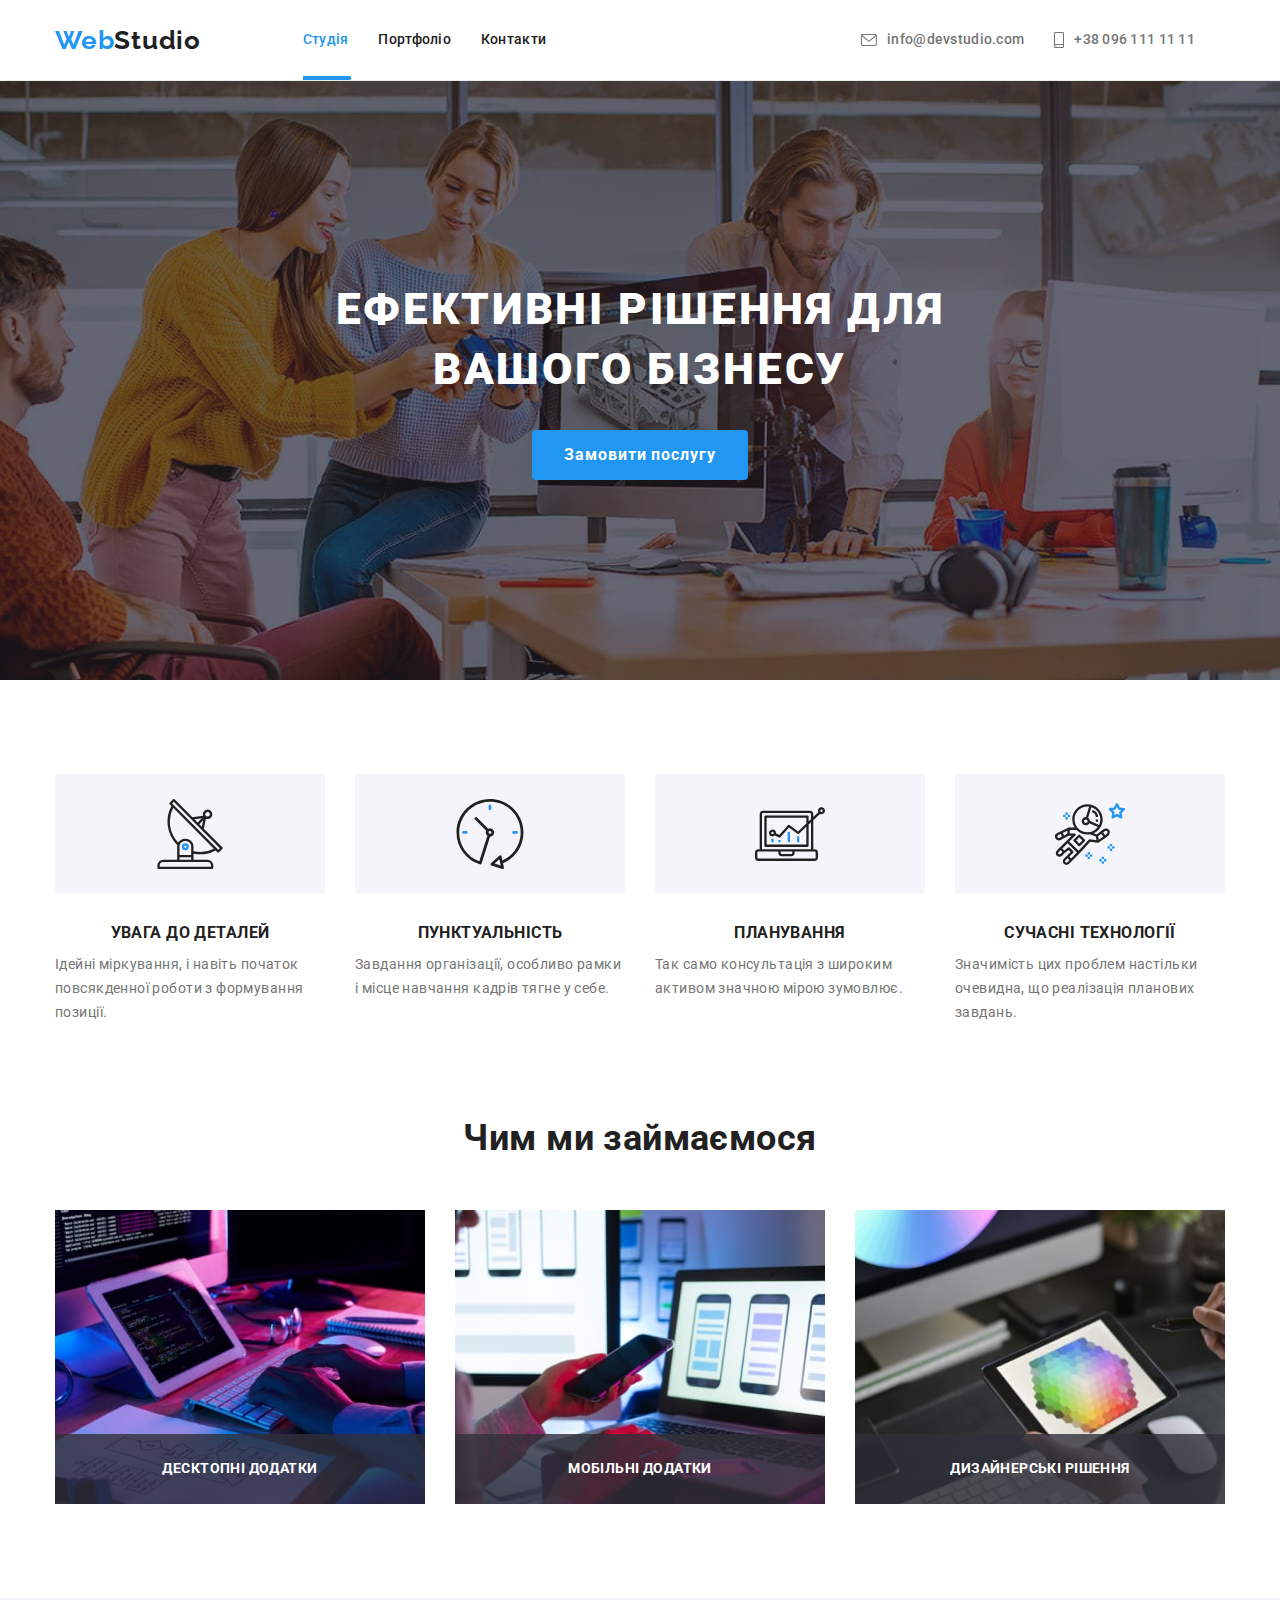
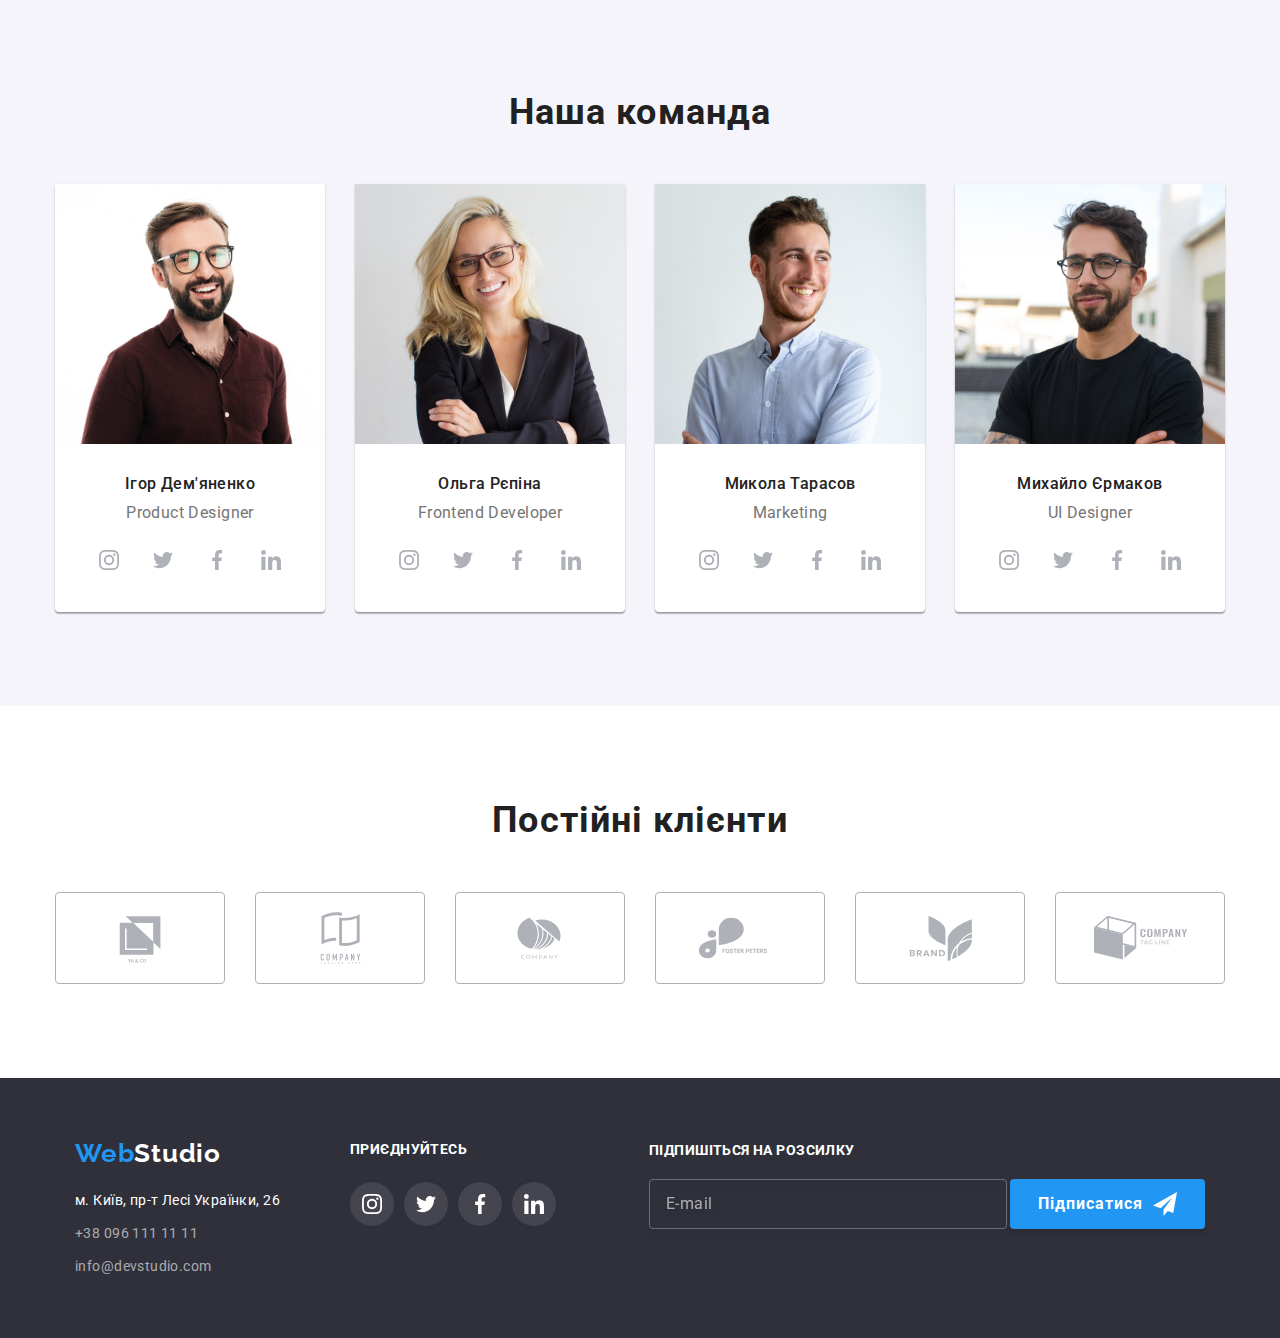
==== commit b174ed18: "hm-8" ====
--- a/index.html
+++ b/index.html
@@ -144,7 +144,7 @@
                  </div>
              </div>
           </section>
-        <section class="sections">
+        <section class="sections anb">
             <div class="container">
                 <h2 style="visibility: hidden; font-size: 0px">Наші переваги</h2>
                 <ul class="feature-list list">
--- a/css/main.min.css
+++ b/css/main.min.css
@@ -1 +1 @@
-:root{--color-HexachromeBlack: #212121;--color-darkBlue: #2196F3;--color-white:#FFFFFF;--color-Hex:#F5F5F5;--animation: 250ms cubic-bezier(0.4, 0, 0.2, 1);--gra: linear-gradient( rgba(47, 48, 58, 0.4), rgba(47, 48, 58, 0.4)) }html{box-sizing:border-box}*,::after,::before{box-sizing:border-box}body{font-family:"Roboto",sans-serif;background-color:var(--color-white);color:#212121;letter-spacing:.03em;font-size:14px;line-height:1.71;margin:0}main{padding-top:60px}@media screen and (min-width: 768px){main{padding-top:80px}}.header{background-color:var(--color-white)}h1,h2,h3,h4,p{margin:0}ul{text-decoration:none;list-style:none;margin:0;padding:0}img{display:block;max-width:100%;height:auto;width:100%}.header-nav-link{text-decoration:none}:active,:hover,:focus{outline:0;outline-offset:0}.container{width:100%;padding-left:15px;padding-right:15px;margin:0 auto}@media screen and (min-width: 480px){.container{max-width:480px}}@media screen and (min-width: 768px){.container{max-width:768px}}@media screen and (min-width: 1200px){.container{max-width:1200px}}section{min-width:100%;padding-top:94px;padding-bottom:94px}@media screen and (max-width: 1199px){section{padding-top:60px;padding-bottom:60px}}.header{border-bottom:1px solid #ececec;position:fixed;top:0;left:0;z-index:10;width:100%}@media screen and (max-width: 767px){.header{min-height:60px}}@media screen and (max-width: 767px)and (min-width: 768px){.header{min-height:80px}}.main__nav{align-items:center;margin:0 auto;position:relative}.navigation{display:flex;justify-content:space-between;align-items:center}@media screen and (max-width: 767px){.navigation{min-height:60px}}@media screen and (min-height: 768px){.navigation{min-height:80px}}@media screen and (max-width: 1199px){.navigation{justify-content:space-between}}@media screen and (max-width: 767px){.header-nav{margin-bottom:302px}}@media screen and (min-width: 768px){.header-nav{display:flex}}.menu-mobile{display:flex}@media screen and (max-width: 767px){.menu-mobile{display:none}}@media screen and (min-width: 768px){.iteam{margin-right:30px;margin-bottom:0}.iteam:nth-child(3){margin-right:0}}@media screen and (max-width: 767px){.iteam{margin-bottom:32px}.iteam:nth-child(3){margin-bottom:0}}.contacts{display:flex;margin-left:auto;justify-content:center}@media screen and (min-width: 1200px){.contacts{margin-left:315px}}@media screen and (min-width: 768px)and (max-width: 1199px){.contacts{flex-direction:column;padding-top:21px;padding-bottom:21px;margin-left:96px}}@media screen and (max-width: 767px){.contacts{flex-direction:column-reverse;margin-bottom:64px}}.header-logo{display:block}@media screen and (min-width: 1200px){.header-logo{margin-right:92px}}.header-logo,.footer-logo{font-family:"Raleway";font-style:normal;font-weight:700;font-size:24px;line-height:1.166;letter-spacing:.03em;color:var(--color-darkBlue);text-decoration:none}@media screen and (min-width: 1200px){.header-logo,.footer-logo{font-weight:700;font-size:26px;line-height:1.19}}.header-logo-in{color:var(--color-HexachromeBlack)}.header-logo-on{color:var(--color-white)}@media screen and (max-width: 767px){.header-link.current{color:var(--color-darkBlue)}}@media screen and (min-width: 768px){.header-link.current{color:var(--color-darkBlue);text-decoration:none}.header-link.current::after{content:"";position:absolute;bottom:0;left:0;width:100%;height:4px;background-color:var(--color-darkBlue);border-radius:2px;transform:scaleX(1.1)}}.header-link{text-decoration:none;transition:color var(--animation)}@media screen and (max-width: 767px){.header-link{font-weight:500;font-size:40px;line-height:1.175;letter-spacing:.02em;color:var(--color-HexachromeBlack)}}.header-link:hover,.header-link:focus{color:var(--color-darkBlue)}@media screen and (min-width: 768px){.header-link{padding-top:32px;padding-bottom:32px;display:flex;align-items:center;font-weight:500;font-size:14px;line-height:1.14;letter-spacing:.02em;color:var(--color-HexachromeBlack)}}.header-nav .header-link{position:relative}.ul__contacts{font-weight:500;color:#757575;text-decoration:none;display:flex;align-items:center;transition:color var(--animation)}.ul__contacts:hover,.ul__contacts:focus{color:var(--color-darkBlue)}@media screen and (min-width: 768px)and (max-width: 1199px){.ul__contacts{font-size:12px;line-height:1.166;letter-spacing:.02em}}@media screen and (min-width: 1200px){.ul__contacts{font-size:14px;line-height:1.14;letter-spacing:.02em;padding-top:32px;padding-bottom:32px}}@media screen and (max-width: 767px){.ul__contacts.tell{font-weight:500;font-size:34px;line-height:1.17;letter-spacing:.02em;color:var(--color-darkBlue)}}@media screen and (max-width: 767px){.ul__contacts.maail{font-weight:500;font-size:24px;line-height:1.166;letter-spacing:.02em;color:#757575}}@media screen and (min-width: 768px)and (max-width: 1199px){.ul__contacts.maail{margin-bottom:10px}}.icon-mail{margin-right:10px;fill:currentColor}@media screen and (max-width: 767px){.icon-mail{display:none}}@media screen and (max-width: 1199px){.icon-mail{width:14px;height:10px}}.icon-tel{margin-right:10px;fill:currentColor}@media screen and (max-width: 767px){.icon-tel{display:none}}@media screen and (max-width: 1199px){.icon-tel{width:10px;height:14px}}@media screen and (max-width: 767px){.menu-button{z-index:1;display:block;padding:0;margin:0;border:none;background-color:rgba(0,0,0,0)}}@media screen and (min-width: 768px){.menu-button{display:none}}.menu-mobile__icon:hover,.menu-mobile__icon:focus{fill:var(--color-darkBlue)}.menu-button .icon-cross{display:none}.menu-button.is-open .icon-cross{display:block}.menu-button.is-open .icon-menu{display:none}.menu-mobile__container{display:none}@media screen and (min-width: 768px){.menu-mobile__container{display:flex;overflow-y:scroll}}@media screen and (max-width: 767px){.menu-mobile__container.is-open{position:absolute;display:block;top:0;left:50%;translate:-50%;overflow:scroll;height:100vh;width:100vw;max-width:480px;padding:48px 40px;background-color:#fff;font-size:20px}}.links-mob{display:flex}@media screen and (min-width: 768px){.links-mob{display:none}}.list-links-link{text-decoration:none;font-weight:500;font-size:18px;line-height:1.222;letter-spacing:.02em;color:var(--color-darkBlue)}.list-links-iteam{padding-left:10px;padding-right:10px;border-right:1px solid rgba(33,33,33,.2)}.list-links-iteam:nth-child(1){padding-left:0}.list-links-iteam:nth-child(4){padding-right:0;border-right:none}@media screen and (max-width: 767px){.iteam-mob-tell{margin-bottom:32px}}.hero{margin:0 auto;display:flex;padding-top:118px;padding-bottom:118px;margin-left:auto;margin-right:auto;width:100%;background-size:cover;text-align:center;background-repeat:no-repeat;background-position:center;background-size:cover;text-align:center}@media screen and (max-width: 767px){.hero{background-image:var(--gra),url(../images/hm3/hero-bg-mob.jpg);height:400px;margin-left:auto;margin-right:auto}}@media screen and (min-width: 768px)and (max-width: 1199px){.hero{background-image:var(--gra),url(../images/hm3/hero-bg-tab.jpg);height:400px;margin-left:auto;margin-right:auto}}@media screen and (min-width: 1200px){.hero{background-image:var(--gra),url(../images/hm3/Img.jpg);height:600px;margin-left:auto;margin-right:auto;padding-top:200px;padding-bottom:200px}}@media screen and (max-width: 767px)and (min-device-pixel-ratio: 2),screen and (max-width: 767px)and (-webkit-min-device-pixel-ratio: 2),screen and (max-width: 767px)and (min-resolution: 192dpi),screen and (max-width: 767px)and (min-resolution: 2dppx){.hero .hero{background-image:var(--gra),url(../images/hm3/hero-bg-mob-2x.jpg)}}@media screen and (min-width: 768px)and (max-width: 1199px)and (min-device-pixel-ratio: 2),screen and (min-width: 768px)and (max-width: 1199px)and (-webkit-min-device-pixel-ratio: 2),screen and (min-width: 768px)and (max-width: 1199px)and (min-resolution: 192dpi),screen and (min-width: 768px)and (max-width: 1199px)and (min-resolution: 2dppx){.hero .hero{background-image:var(--gra),url(../images/hm3/hero-bg-tab-2x.jpg)}}@media screen and (min-width: 1200px)and (min-device-pixel-ratio: 2),screen and (min-width: 1200px)and (-webkit-min-device-pixel-ratio: 2),screen and (min-width: 1200px)and (min-resolution: 192dpi),screen and (min-width: 1200px)and (min-resolution: 2dppx){.hero .hero{background-image:var(--gra),url(../images/hm3/hero-image-2x.jpg)}}.hero__text{margin-top:0;margin-bottom:30px;margin-left:auto;margin-right:auto;font-weight:900;font-size:26px;line-height:1.61;letter-spacing:.06em;text-transform:uppercase;color:var(--color-white)}@media screen and (min-width: 1200px){.hero__text{font-size:44px;line-height:1.36}}.hero__button{padding:10px 24px;min-width:200px;margin:auto;font-weight:700;font-size:16px;line-height:1.87;letter-spacing:.06em;color:var(--color-white);background:var(--color-darkBlue);border-radius:4px;cursor:pointer;text-align:center;border:none;transition:background-color var(--animation),color var(--animation)}.hero__button:hover,.hero__button:focus{background:#188ce8}@media screen and (min-width: 1200px){.hero__button{min-width:216px;padding:10px 32px}}.hero__container{padding:0}@media screen and (min-width: 480px){.hero__container{max-width:100%}}.backdrop{position:fixed;top:0;left:0;width:100%;height:100%;background:rgba(0,0,0,.2);z-index:1;transition:opacity var(--animation);overflow-y:scroll;opacity:1}@media screen and (max-width: 767px){.backdrop{padding:93px 15px 94px 15px}}@media screen and (min-width: 768px)and (max-width: 1199px){.backdrop{padding:208px 159px 207px 159px}}@media screen and (min-width: 1200px){.backdrop{padding:221px 536px 222px 536px}}.backdrop.is-hidden{opacity:0;pointer-events:none}.modal{position:absolute;max-width:450px;min-height:609px;background:#fff;padding:40px;top:50%;left:50%;width:100%;transform:translate(-50%, -50%) scale(1);box-shadow:0px 1px 3px rgba(0,0,0,.12),0px 1px 1px rgba(0,0,0,.14),0px 2px 1px rgba(0,0,0,.2);border-radius:4px}@media screen and (min-width: 1200px){.modal{min-width:528px}}.btn-close{position:absolute;width:30px;height:30px;top:8px;right:8px;border-radius:50%;background-color:var(--color-white);border:1px solid rgba(0,0,0,.1);fill:#000;display:flex;align-items:center;justify-content:center;cursor:pointer;transition:fill var(--animation)}.btn-close:hover,.btn-close:focus{fill:var(--color-darkBlue)}.subscribe-form{display:flex;flex-direction:column;align-items:center;margin-left:auto;margin-right:auto}.backdrop-div label{margin-top:0;margin-bottom:4px;font-size:12px;line-height:1.16;letter-spacing:.01em;color:#757575;text-align:left}.backdrop-icon{position:relative;margin-top:0}.inp-icon{padding-left:42px;padding-right:20px;width:100%;height:40px;border:1px solid rgba(33,33,33,.2);border-radius:4px;padding-top:11px;padding-bottom:11px;background-color:rgba(0,0,0,0);transition:border var(--animation),fill var(--animation)}.inp-icon:hover,.inp-icon:focus{border-color:var(--color-darkBlue)}.inp-icon::-moz-placeholder{font-size:12px}.inp-icon:-ms-input-placeholder{font-size:12px}.inp-icon::placeholder{font-size:12px}.input-label,.check-text{font-size:12px;display:block;position:relative;transition:border var(--animation)}.backdrop-div{width:100%;flex-direction:column;display:flex;margin-bottom:10px}.sprite{position:absolute;top:50%;left:12px;transform:translateY(-50%);fill:var(--color-HexachromeBlack);transition:fill var(--animation)}.inp-icon:hover+.sprite{fill:var(--color-darkBlue)}.inp-icon:focus+.sprite{fill:var(--color-darkBlue)}.text-form{display:flex;margin-top:0;margin-bottom:12px;justify-content:center;font-weight:700;font-size:20px;line-height:1.15;letter-spacing:.03em;color:var(--color-HexachromeBlack)}.textarea{height:120px;resize:none;padding:12px 16px;border:1px solid rgba(33,33,33,.2);border-radius:4px;font-size:12px;line-height:1.16;letter-spacing:.01em;color:#303030;margin-bottom:20px;transition:border var(--animation)}.textarea:hover,.textarea:focus{border-color:var(--color-darkBlue)}.check-text{display:flex;font-size:12px;line-height:1.16;align-items:center;color:#757575}.modal-check:hover{transition:fill var(--animation)}.hide{appearance:none;-webkit-appearance:none;-moz-appearance:none}.check-text span{display:flex;width:16px;height:15px;border:2px solid var(--color-HexachromeBlack);margin-right:7px;border-radius:2px;align-items:center;justify-content:center;fill:rgba(0,0,0,0);transition:border var(--animation),fill var(--animation),background-color var(--animation)}.modal-check:checked+.check-text span{background-color:var(--color-darkBlue);border:2px solid var(--color-darkBlue);fill:var(--color-white)}.modal-field{display:flex;justify-content:center;margin-bottom:30px}.chek{color:var(--color-darkBlue);margin-left:5px;text-underline-offset:3px}.button-top{padding:10px 52px;margin-top:0;display:flex;align-items:center;justify-content:center;text-align:center;color:var(--color-white);border-radius:4px;cursor:pointer;border:none;background-color:#188ce8;box-shadow:0px 4px 4px rgba(0,0,0,.15);font-weight:700;font-size:16px;line-height:1.875;letter-spacing:.06em;transition:background-color var(--animation),box-shadow var(--animation)}.button-top:hover,.button-top:focus{background-color:var(--color-darkBlue);box-shadow:0px 4px 4px rgba(0,0,0,.15);transition:background-color var(--animation),box-shadow var(--animation)}.feature-list.list{flex-wrap:wrap;gap:30px;min-width:270px;display:flex}.feature-link{margin-top:0;margin-bottom:10px;font-weight:700;line-height:1.14;text-transform:uppercase;text-align:center;color:var(--color-HexachromeBlack)}.feature-text{margin-top:0;margin-bottom:0;font-size:14px;line-height:1.71;letter-spacing:.03em;color:#757575}.feature-cap-link{margin-bottom:30px;width:100%;height:120px;background-color:#f5f4fa;border-radius:4px;display:flex;align-items:center;justify-content:center}@media screen and (min-width: 768px){.gallery-iteam{width:calc((100% - 30px)/2)}}@media screen and (min-width: 1200px){.gallery-iteam{width:calc((100% - 90px)/4)}}.gallery-iteam:last-child{margin-right:0}.work{padding-top:94px;padding-bottom:94px}@media screen and (max-width: 1199px){.work{display:none}}@media screen and (min-width: 1200px){.work{display:block}}.work-title{margin-top:0;margin-bottom:50px;font-weight:700;font-size:36px;line-height:1.16;color:var(--color-HexachromeBlack);text-align:center}.work-nav{display:flex;gap:30px}.work-text{position:absolute;display:flex;width:370px;min-height:70px;left:0;bottom:0;font-weight:700;font-size:14px;line-height:1.14;text-align:center;letter-spacing:.03em;text-transform:uppercase;color:var(--color-white);background:rgba(47,48,58,.8);align-items:center;justify-content:center}.work-tap{position:relative}.imd{display:block}.team{background:#f5f4fa;text-align:center}.team__list{background:#f5f4fa;gap:30px;display:flex;flex-wrap:wrap}.team__list.team__item{flex-basis:calc((100% - 90px)/4)}.team__uptitle{margin-top:0;margin-bottom:30px;font-weight:700;font-size:28px;line-height:1.17;color:var(--color-HexachromeBlack);text-align:center;letter-spacing:.03em}@media screen and (min-width: 1200px){.team__uptitle{margin-top:0;margin-bottom:50px;font-size:36px;line-height:1.16}}.team-heros{margin-top:0;margin-bottom:10px;font-weight:500;font-size:16px;line-height:1.1875;color:var(--color-HexachromeBlack);text-align:center}.team-text{margin-top:0;margin-bottom:16px;font-size:16px;line-height:1.1875;color:#757575;text-align:center}.team-card{padding:30px 10px}.team__item{background:#fff;box-shadow:0px 1px 3px rgba(0,0,0,.12),0px 1px 1px rgba(0,0,0,.14),0px 2px 1px rgba(0,0,0,.2);border-radius:0px 0px 4px 4px}@media screen and (min-width: 768px){.team__item{width:calc((100% - 30px)/2)}}@media screen and (min-width: 1200px){.team__item{width:calc((100% - 90px)/4)}}.team__item:last-child{margin-right:0}.team-soc-list{display:flex;justify-content:center;gap:10px}.team-soc-item{width:44px;height:44px;display:block}.team-soc-link{width:100%;height:100%;border-radius:50%;display:flex;align-items:center;justify-content:center;transition:color var(--animation),background-color var(--animation);color:#afb1b8}.team-soc-link:hover,.team-soc-link:focus{background-color:#2196f3;color:var(--color-white)}.team-soc-icon{fill:currentColor}.client-top{display:flex;flex-wrap:wrap;gap:30px;justify-content:center;min-width:100%}.client-top .client-link{display:block;padding:16px 32px;height:92px;align-items:center;text-align:center;justify-content:center;border:1px solid #afb1b8;border-radius:4px;color:#afb1b8;transition:border var(--animation),color var(--animation)}@media screen and (min-width: 480px){.client-item{width:calc((100% - 30px)/2)}}@media screen and (min-width: 768px){.client-item{width:calc((100% - 60px)/3)}}@media screen and (min-width: 1200px){.client-item{width:calc((100% - 150px)/6)}}.client-icon{fill:currentColor}.client-link:hover,.client-link:focus{color:var(--color-darkBlue);border:1px solid var(--color-darkBlue)}.footer{display:flex;align-items:center;background-color:#2f303a;padding-top:60px;padding-bottom:60px}@media screen and (max-width: 1199px){.footer{text-align:center}}.footer-logo{display:block;margin-bottom:20px}.footer-adsress{margin-top:20px;margin-bottom:0}.footer-adsress>.footer-nav>.footer-cards{margin-bottom:8px}@media screen and (min-width: 1200px){.footer-adsress>.footer-nav>.footer-cards{margin-bottom:9px}}.footer-adsress{font-style:normal}.footer-card{color:var(--color-white);text-decoration:none}.footer-text{color:rgba(255,255,255,.6);text-decoration:none}.footer-text:hover,.footer-text:focus{color:var(--color-darkBlue)}.feature-text>.footer-text{margin-bottom:0}.span-soc{font-weight:700;font-size:14px;line-height:1.14;letter-spacing:.03em;text-transform:uppercase;color:#fff}.nav-net{flex-wrap:wrap;justify-content:center}@media screen and (min-width: 768px){.nav-net{display:flex}}.footer-soc-list{margin-top:20px;display:flex;justify-content:center;gap:10px}.footer-soc-item{width:44px;height:44px;display:block}.footer-soc-link{width:100%;height:100%;border-radius:50%;display:flex;align-items:center;justify-content:center;color:#fff;background-color:rgba(255,255,255,.1);transition:background-color var(--animation)}.footer-soc-link:hover,.footer-soc-link:focus{background-color:var(--color-darkBlue)}.footer-soc-icon{fill:currentColor}.footer-soc-link:hover .footer-soc-icon{fill:var(--color-white)}.footer-card,.footer-text{transition:color var(--animation)}.form-text{font-weight:700;font-size:14px;line-height:1.14;letter-spacing:.03em;text-transform:uppercase;color:var(--color-white)}.footer-form{margin-top:0em}.footer-label{display:block;margin-bottom:20px;margin-top:5px;font-weight:700;font-size:14px;line-height:1.14;letter-spacing:.03em;text-transform:uppercase;color:var(--color-white)}.footer-input{display:inline-flex;width:358px;height:50px;margin-bottom:20px;background-color:rgba(0,0,0,0);outline:rgba(0,0,0,0);border:1px solid rgba(255,255,255,.3);filter:drop-shadow(0px 4px 4px rgba(0, 0, 0, 0.15));justify-content:center;align-items:center;border-radius:4px;padding-left:16px;padding-right:20px;padding-top:15px;padding-bottom:15px;max-width:480px;color:var(--color-white)}.footer-input::-moz-placeholder{font-size:16px;line-height:20px;display:flex;align-items:center;letter-spacing:.03em;color:rgba(255,255,255,.6)}.footer-input:-ms-input-placeholder{font-size:16px;line-height:20px;display:flex;align-items:center;letter-spacing:.03em;color:rgba(255,255,255,.6)}.footer-input::placeholder{font-size:16px;line-height:20px;display:flex;align-items:center;letter-spacing:.03em;color:rgba(255,255,255,.6)}.footer-input:hover,.footer-input:focus{border-color:var(--color-darkBlue)}@media screen and (max-width: 1199px){.footer-input{width:100%}}.footer-btn{background:#2196f3;box-shadow:0px 4px 4px rgba(0,0,0,.15);font-weight:700;font-size:16px;line-height:1.875;border-radius:4px;border:none;justify-content:center;align-items:center;letter-spacing:.06em;color:var(--color-white);padding:10px 28px;gap:10px;display:inline-flex;cursor:pointer}.footer-logo-icon{justify-content:center}@media screen and (max-width: 767px){.container-adress,.container-net{margin-bottom:60px}}@media screen and (min-width: 768px)and (max-width: 1199px){.container-net{margin-left:185px}}@media screen and (min-width: 768px)and (max-width: 1199px){.footer-logo-clas{margin-top:60px}}@media screen and (min-width: 1200px){.footer-logo-clas{margin-left:93px}}@media screen and (min-width: 1200px){.container-adress{margin-right:70px}}.program{background:var(--color-white);padding-bottom:94px;padding-top:94px}.button{font-weight:500;font-size:16px;line-height:1.62;cursor:pointer}.button-tipe{padding:6px 22px;border-radius:4px;border:none;background:#f5f4fa;text-align:center;cursor:pointer;font-weight:500;font-size:16px;line-height:1.625;letter-spacing:.03em;color:#212121;border:0;transition:background-color var(--animation),color var(--animation),box-shadow var(--animation)}.button-tipe:hover,.button-tipe:focus{color:var(--color-white);background-color:var(--color-darkBlue);box-shadow:0px 3px 1px rgba(0,0,0,.1),0px 1px 2px rgba(0,0,0,.08),0px 2px 2px rgba(0,0,0,.12);border-radius:4px}.button.list{display:flex;align-items:center;justify-content:center}.button.list .item+.item{margin-left:8px}.program-uptitle{margin-top:35px;display:flex;flex-wrap:wrap;gap:30px;justify-content:center}.program-list{margin-bottom:4px;font-weight:700;font-size:18px;line-height:2;letter-spacing:.06em;color:var(--color-HexachromeBlack);text-decoration:none}.program-info{position:relative;overflow:hidden}.info-text{position:absolute;top:0;height:100%;transform:translateY(100%);transition:transform 250ms cubic-bezier(0.4, 0, 0.2, 1);padding:63px 24px;font-size:18px;line-height:1.55;letter-spacing:.03em;color:var(--color-white);background:rgba(33,150,243,.9)}.portfolio-program:hover .info-text,.portfolio-program:focus .info-text{transform:translateY(0)}.program-text{margin-bottom:0;font-weight:400;font-size:16px;line-height:1.875;color:#757575;letter-spacing:.03em}.program-link{text-decoration:none;display:block;transition:box-shadow var(--animation)}.program-link:hover,.program-link:focus{box-shadow:0px 1px 1px rgba(0,0,0,.12),0px 4px 4px rgba(0,0,0,.06),1px 4px 6px rgba(0,0,0,.16)}.border{width:370px;border:1px solid #eee;padding:20px 24px;border-top:0}/*# sourceMappingURL=main.min.css.map */+:root{--color-HexachromeBlack: #212121;--color-darkBlue: #2196F3;--color-white:#FFFFFF;--color-Hex:#F5F5F5;--animation: 250ms cubic-bezier(0.4, 0, 0.2, 1);--gra: linear-gradient( rgba(47, 48, 58, 0.4), rgba(47, 48, 58, 0.4)) }html{box-sizing:border-box}*,::after,::before{box-sizing:border-box}body{font-family:"Roboto",sans-serif;background-color:var(--color-white);color:#212121;letter-spacing:.03em;font-size:14px;line-height:1.71;margin:0}main{padding-top:60px}@media screen and (min-width: 768px){main{padding-top:80px}}.header{background-color:var(--color-white)}h1,h2,h3,h4,p{margin:0}ul{text-decoration:none;list-style:none;margin:0;padding:0}img{display:block;max-width:100%;height:auto;width:100%}.header-nav-link{text-decoration:none}:active,:hover,:focus{outline:0;outline-offset:0}.container{width:100%;padding-left:15px;padding-right:15px;margin:0 auto}@media screen and (min-width: 480px){.container{max-width:480px}}@media screen and (min-width: 768px){.container{max-width:768px}}@media screen and (min-width: 1200px){.container{max-width:1200px}}section{min-width:100%;padding-top:94px;padding-bottom:94px}@media screen and (max-width: 1199px){section{padding-top:60px;padding-bottom:60px}}.header{border-bottom:1px solid #ececec;position:fixed;top:0;left:0;z-index:1;width:100%}@media screen and (max-width: 767px){.header{min-height:60px}}@media screen and (max-width: 767px)and (min-width: 768px){.header{min-height:80px}}.main__nav{align-items:center;margin:0 auto;position:relative}.navigation{display:flex;justify-content:space-between;align-items:center}@media screen and (max-width: 767px){.navigation{min-height:60px}}@media screen and (min-height: 768px){.navigation{min-height:80px}}@media screen and (max-width: 1199px){.navigation{justify-content:space-between}}@media screen and (max-width: 767px){.header-nav{margin-bottom:auto}}@media screen and (min-width: 768px){.header-nav{display:flex}}.menu-mobile{display:flex}@media screen and (max-width: 767px){.menu-mobile{display:none}}@media screen and (min-width: 768px){.iteam{margin-right:30px;margin-bottom:0}.iteam:nth-child(3){margin-right:0}}@media screen and (max-width: 767px){.iteam{margin-bottom:32px}.iteam:nth-child(3){margin-bottom:0}}.contacts{display:flex;justify-content:center}@media screen and (min-width: 1200px){.contacts{margin-left:315px}}@media screen and (min-width: 768px)and (max-width: 1199px){.contacts{flex-direction:column;padding-top:21px;padding-bottom:21px;margin-left:96px}}@media screen and (max-width: 767px){.contacts{flex-direction:column-reverse;margin-bottom:64px;margin-left:0}}.header-logo{display:block}@media screen and (min-width: 1200px){.header-logo{margin-right:92px}}.header-logo,.footer-logo{font-family:"Raleway";font-style:normal;font-weight:700;font-size:24px;line-height:1.166;letter-spacing:.03em;color:var(--color-darkBlue);text-decoration:none}@media screen and (min-width: 1200px){.header-logo,.footer-logo{font-weight:700;font-size:26px;line-height:1.19}}.header-logo-in{color:var(--color-HexachromeBlack)}.header-logo-on{color:var(--color-white)}@media screen and (max-width: 767px){.header-link.current{color:var(--color-darkBlue)}}@media screen and (min-width: 768px){.header-link.current{color:var(--color-darkBlue);text-decoration:none}.header-link.current::after{content:"";position:absolute;bottom:0;left:0;width:100%;height:4px;background-color:var(--color-darkBlue);border-radius:2px;transform:scaleX(1.1)}}.header-link{text-decoration:none;transition:color var(--animation)}@media screen and (max-width: 767px){.header-link{font-weight:500;font-size:40px;line-height:1.175;letter-spacing:.02em;color:var(--color-HexachromeBlack)}}.header-link:hover,.header-link:focus{color:var(--color-darkBlue)}@media screen and (min-width: 768px){.header-link{padding-top:32px;padding-bottom:32px;display:flex;align-items:center;font-weight:500;font-size:14px;line-height:1.14;letter-spacing:.02em;color:var(--color-HexachromeBlack)}}.header-nav .header-link{position:relative}.ul__contacts{font-weight:500;color:#757575;text-decoration:none;display:flex;align-items:center;transition:color var(--animation)}.ul__contacts:hover,.ul__contacts:focus{color:var(--color-darkBlue)}@media screen and (min-width: 768px)and (max-width: 1199px){.ul__contacts{font-size:12px;line-height:1.166;letter-spacing:.02em}}@media screen and (min-width: 1200px){.ul__contacts{font-size:14px;line-height:1.14;letter-spacing:.02em;padding-top:32px;padding-bottom:32px}}@media screen and (max-width: 767px){.ul__contacts.tell{font-weight:500;font-size:34px;line-height:1.17;letter-spacing:.02em;color:var(--color-darkBlue)}}@media screen and (max-width: 767px){.ul__contacts.maail{font-weight:500;font-size:24px;line-height:1.166;letter-spacing:.02em;color:#757575}}.icon-mail{margin-right:10px;fill:currentColor}@media screen and (max-width: 767px){.icon-mail{display:none}}@media screen and (max-width: 1199px){.icon-mail{width:14px;height:10px}}.icon-tel{margin-right:10px;fill:currentColor}@media screen and (max-width: 767px){.icon-tel{display:none}}@media screen and (max-width: 1199px){.icon-tel{width:10px;height:14px}}@media screen and (max-width: 767px){.menu-button{z-index:1;display:block;padding:0;margin:0;border:none;background-color:rgba(0,0,0,0)}}@media screen and (min-width: 768px){.menu-button{display:none}}.menu-button .icon-cross{display:none}.menu-button.is-open .icon-cross{display:block}.menu-button.is-open .icon-menu{display:none}.menu-mobile__container{display:none}@media screen and (min-width: 768px){.menu-mobile__container{display:flex;overflow-y:scroll}}.menu-mobile__icon.is-open .icon-cross{position:absolute;top:21px;right:25px;border:none;margin-bottom:8px}@media screen and (max-width: 767px){.menu-mobile__container.is-open{position:absolute;display:block;display:flex;flex-direction:column;top:0;left:50%;translate:-50%;height:100vh;width:100vw;padding:48px 40px;background-color:#fff;font-size:20px}}.links-mob{display:flex;flex-wrap:wrap}@media screen and (min-width: 768px){.links-mob{display:none}}.list-links-link{text-decoration:none;font-weight:500;font-size:18px;line-height:1.222;letter-spacing:.02em;color:var(--color-darkBlue)}.list-links-iteam:not(:last-child){margin-right:10px;padding-right:10px;border-right:1px solid rgba(33,33,33,.2)}@media screen and (min-width: 768px)and (max-width: 1199px){.iteam-mob{margin-bottom:10px}}@media screen and (max-width: 767px){.iteam-mob-tell{margin-bottom:32px}}.hero{margin:0 auto;display:flex;padding-top:118px;padding-bottom:118px;margin-left:auto;margin-right:auto;width:100%;background-size:cover;text-align:center;background-repeat:no-repeat;background-position:center;background-size:cover;text-align:center}@media screen and (max-width: 767px){.hero{background-image:var(--gra),url(../images/hm3/hero-bg-mob.jpg);height:400px;margin-left:auto;margin-right:auto}}@media screen and (min-width: 768px)and (max-width: 1199px){.hero{background-image:var(--gra),url(../images/hm3/hero-bg-tab.jpg);height:400px;margin-left:auto;margin-right:auto}}@media screen and (min-width: 1200px){.hero{background-image:var(--gra),url(../images/hm3/Img.jpg);height:600px;margin-left:auto;margin-right:auto;padding-top:200px;padding-bottom:200px}}@media screen and (max-width: 767px)and (min-device-pixel-ratio: 2),screen and (max-width: 767px)and (-webkit-min-device-pixel-ratio: 2),screen and (max-width: 767px)and (min-resolution: 192dpi),screen and (max-width: 767px)and (min-resolution: 2dppx){.hero .hero{background-image:var(--gra),url(../images/hm3/hero-bg-mob-2x.jpg)}}@media screen and (min-width: 768px)and (max-width: 1199px)and (min-device-pixel-ratio: 2),screen and (min-width: 768px)and (max-width: 1199px)and (-webkit-min-device-pixel-ratio: 2),screen and (min-width: 768px)and (max-width: 1199px)and (min-resolution: 192dpi),screen and (min-width: 768px)and (max-width: 1199px)and (min-resolution: 2dppx){.hero .hero{background-image:var(--gra),url(../images/hm3/hero-bg-tab-2x.jpg)}}@media screen and (min-width: 1200px)and (min-device-pixel-ratio: 2),screen and (min-width: 1200px)and (-webkit-min-device-pixel-ratio: 2),screen and (min-width: 1200px)and (min-resolution: 192dpi),screen and (min-width: 1200px)and (min-resolution: 2dppx){.hero .hero{background-image:var(--gra),url(../images/hm3/hero-image-2x.jpg)}}.hero__text{margin-top:0;margin-bottom:30px;margin-left:auto;margin-right:auto;font-weight:900;font-size:26px;line-height:1.61;letter-spacing:.06em;text-transform:uppercase;color:var(--color-white)}@media screen and (min-width: 1200px){.hero__text{font-size:44px;line-height:1.36}}.hero__button{padding:10px 24px;min-width:200px;margin:auto;font-weight:700;font-size:16px;line-height:1.87;letter-spacing:.06em;color:var(--color-white);background:var(--color-darkBlue);border-radius:4px;cursor:pointer;text-align:center;border:none;transition:background-color var(--animation),color var(--animation)}.hero__button:hover,.hero__button:focus{background:#188ce8}@media screen and (min-width: 1200px){.hero__button{min-width:216px;padding:10px 32px}}.hero__container{padding:0}@media screen and (min-width: 480px){.hero__container{max-width:100%}}.backdrop{position:fixed;top:0;left:0;width:100%;height:100%;background:rgba(0,0,0,.2);z-index:1;transition:opacity var(--animation);overflow-y:scroll;opacity:1}@media screen and (max-width: 767px){.backdrop{padding:93px 15px 94px 15px}}@media screen and (min-width: 768px)and (max-width: 1199px){.backdrop{padding:208px 159px 207px 159px}}@media screen and (min-width: 1200px){.backdrop{padding:221px 536px 222px 536px}}.backdrop.is-hidden{opacity:0;pointer-events:none;overflow:hidden}.modal{position:absolute;max-width:450px;min-height:609px;background:#fff;padding:40px;z-index:5;top:50%;left:50%;width:100%;transform:translate(-50%, -50%) scale(1);box-shadow:0px 1px 3px rgba(0,0,0,.12),0px 1px 1px rgba(0,0,0,.14),0px 2px 1px rgba(0,0,0,.2);border-radius:4px}@media screen and (min-width: 1200px){.modal{min-width:528px}}.btn-close{position:absolute;width:30px;height:30px;top:8px;right:8px;border-radius:50%;background-color:var(--color-white);border:1px solid rgba(0,0,0,.1);fill:#000;display:flex;align-items:center;justify-content:center;cursor:pointer;transition:fill var(--animation)}.btn-close:hover,.btn-close:focus{fill:var(--color-darkBlue)}.subscribe-form{display:flex;flex-direction:column;align-items:center;margin-left:auto;margin-right:auto}.backdrop-div label{margin-top:0;margin-bottom:4px;font-size:12px;line-height:1.16;letter-spacing:.01em;color:#757575;text-align:left}.backdrop-icon{position:relative;margin-top:0}.inp-icon{padding-left:42px;padding-right:20px;width:100%;height:40px;border:1px solid rgba(33,33,33,.2);border-radius:4px;padding-top:11px;padding-bottom:11px;background-color:rgba(0,0,0,0);transition:border var(--animation),fill var(--animation)}.inp-icon:hover,.inp-icon:focus{border-color:var(--color-darkBlue)}.inp-icon::-moz-placeholder{font-size:12px}.inp-icon:-ms-input-placeholder{font-size:12px}.inp-icon::placeholder{font-size:12px}.input-label,.check-text{font-size:12px;display:block;position:relative;transition:border var(--animation)}.backdrop-div{width:100%;flex-direction:column;display:flex;margin-bottom:10px}.sprite{position:absolute;top:50%;left:12px;transform:translateY(-50%);fill:var(--color-HexachromeBlack);transition:fill var(--animation)}.inp-icon:hover+.sprite{fill:var(--color-darkBlue)}.inp-icon:focus+.sprite{fill:var(--color-darkBlue)}.text-form{display:flex;margin-top:0;margin-bottom:12px;justify-content:center;font-weight:700;font-size:20px;line-height:1.15;letter-spacing:.03em;color:var(--color-HexachromeBlack)}.textarea{height:120px;resize:none;padding:12px 16px;border:1px solid rgba(33,33,33,.2);border-radius:4px;font-size:12px;line-height:1.16;letter-spacing:.01em;color:#303030;margin-bottom:20px;transition:border var(--animation)}.textarea:hover,.textarea:focus{border-color:var(--color-darkBlue)}.check-text{display:flex;font-size:12px;line-height:1.16;align-items:center;color:#757575}.modal-check:hover{transition:fill var(--animation)}.hide{appearance:none;-webkit-appearance:none;-moz-appearance:none}.check-text span{display:flex;width:16px;height:15px;border:2px solid var(--color-HexachromeBlack);margin-right:7px;border-radius:2px;align-items:center;justify-content:center;fill:rgba(0,0,0,0);transition:border var(--animation),fill var(--animation),background-color var(--animation)}.modal-check:checked+.check-text span{background-color:var(--color-darkBlue);border:2px solid var(--color-darkBlue);fill:var(--color-white)}.modal-field{display:flex;justify-content:center;margin-bottom:30px}.chek{color:var(--color-darkBlue);margin-left:5px;text-underline-offset:3px}.button-top{padding:10px 52px;margin-top:0;display:flex;align-items:center;justify-content:center;text-align:center;color:var(--color-white);border-radius:4px;cursor:pointer;border:none;background-color:#188ce8;box-shadow:0px 4px 4px rgba(0,0,0,.15);font-weight:700;font-size:16px;line-height:1.875;letter-spacing:.06em;transition:background-color var(--animation),box-shadow var(--animation)}.button-top:hover,.button-top:focus{background-color:var(--color-darkBlue);box-shadow:0px 4px 4px rgba(0,0,0,.15);transition:background-color var(--animation),box-shadow var(--animation)}.sections.anb{padding-bottom:0}.feature-list.list{flex-wrap:wrap;gap:30px;min-width:270px;display:flex}.feature-link{margin-top:0;margin-bottom:10px;font-weight:700;line-height:1.14;text-transform:uppercase;text-align:center;color:var(--color-HexachromeBlack)}.feature-text{margin-top:0;margin-bottom:0;font-size:14px;line-height:1.71;letter-spacing:.03em;color:#757575}.feature-cap-link{margin-bottom:30px;width:100%;height:120px;background-color:#f5f4fa;border-radius:4px;display:flex;align-items:center;justify-content:center}@media screen and (min-width: 768px){.gallery-iteam{width:calc((100% - 30px)/2)}}@media screen and (min-width: 1200px){.gallery-iteam{width:calc((100% - 90px)/4)}}.gallery-iteam:last-child{margin-right:0}.work{padding-top:94px;padding-bottom:94px}@media screen and (max-width: 1199px){.work{display:none}}@media screen and (min-width: 1200px){.work{display:block}}.work-title{margin-top:0;margin-bottom:50px;font-weight:700;font-size:36px;line-height:1.16;color:var(--color-HexachromeBlack);text-align:center}.work-nav{display:flex;gap:30px}.work-text{position:absolute;display:flex;width:370px;min-height:70px;left:0;bottom:0;font-weight:700;font-size:14px;line-height:1.14;text-align:center;letter-spacing:.03em;text-transform:uppercase;color:var(--color-white);background:rgba(47,48,58,.8);align-items:center;justify-content:center}.work-tap{position:relative}.imd{display:block}.team{background:#f5f4fa;text-align:center}.team__list{background:#f5f4fa;gap:30px;display:flex;flex-wrap:wrap}.team__list.team__item{flex-basis:calc((100% - 90px)/4)}.team__uptitle{margin-top:0;margin-bottom:30px;font-weight:700;font-size:28px;line-height:1.17;color:var(--color-HexachromeBlack);text-align:center;letter-spacing:.03em}@media screen and (min-width: 1200px){.team__uptitle{margin-top:0;margin-bottom:50px;font-size:36px;line-height:1.16}}.team-heros{margin-top:0;margin-bottom:10px;font-weight:500;font-size:16px;line-height:1.1875;color:var(--color-HexachromeBlack);text-align:center}.team-text{margin-top:0;margin-bottom:16px;font-size:16px;line-height:1.1875;color:#757575;text-align:center}.team-card{padding:30px 10px}.team__item{background:#fff;box-shadow:0px 1px 3px rgba(0,0,0,.12),0px 1px 1px rgba(0,0,0,.14),0px 2px 1px rgba(0,0,0,.2);border-radius:0px 0px 4px 4px}@media screen and (min-width: 768px){.team__item{width:calc((100% - 30px)/2)}}@media screen and (min-width: 1200px){.team__item{width:calc((100% - 90px)/4)}}.team__item:last-child{margin-right:0}.team-soc-list{display:flex;justify-content:center;gap:10px}.team-soc-item{width:44px;height:44px;display:block}.team-soc-link{width:100%;height:100%;border-radius:50%;display:flex;align-items:center;justify-content:center;transition:color var(--animation),background-color var(--animation);color:#afb1b8}.team-soc-link:hover,.team-soc-link:focus{background-color:#2196f3;color:var(--color-white)}.team-soc-icon{fill:currentColor}.client-top{display:flex;flex-wrap:wrap;gap:30px;justify-content:center;min-width:100%}.client-top .client-link{display:block;padding:16px 32px;height:92px;align-items:center;text-align:center;justify-content:center;border:1px solid #afb1b8;border-radius:4px;color:#afb1b8;transition:border var(--animation),color var(--animation)}@media screen and (min-width: 480px){.client-item{width:calc((100% - 30px)/2)}}@media screen and (min-width: 768px){.client-item{width:calc((100% - 60px)/3)}}@media screen and (min-width: 1200px){.client-item{width:calc((100% - 150px)/6)}}.client-icon{fill:currentColor}.client-link:hover,.client-link:focus{color:var(--color-darkBlue);border:1px solid var(--color-darkBlue)}.footer{display:flex;align-items:center;background-color:#2f303a;padding-top:60px;padding-bottom:60px}@media screen and (max-width: 1199px){.footer{text-align:center}}.footer-logo{display:block;margin-bottom:20px}.footer-adsress{margin-top:20px;margin-bottom:0}.footer-adsress>.footer-nav>.footer-cards{margin-bottom:8px}@media screen and (min-width: 1200px){.footer-adsress>.footer-nav>.footer-cards{margin-bottom:9px}}.footer-adsress{font-style:normal}.footer-card{color:var(--color-white);text-decoration:none}.footer-text{color:rgba(255,255,255,.6);text-decoration:none}.footer-text:hover,.footer-text:focus{color:var(--color-darkBlue)}.feature-text>.footer-text{margin-bottom:0}.span-soc{font-weight:700;font-size:14px;line-height:1.14;letter-spacing:.03em;text-transform:uppercase;color:#fff}.nav-net{flex-wrap:wrap;justify-content:center}@media screen and (min-width: 768px){.nav-net{display:flex}}.footer-soc-list{margin-top:20px;display:flex;justify-content:center;gap:10px}.footer-soc-item{width:44px;height:44px;display:block}.footer-soc-link{width:100%;height:100%;border-radius:50%;display:flex;align-items:center;justify-content:center;color:#fff;background-color:rgba(255,255,255,.1);transition:background-color var(--animation)}.footer-soc-link:hover,.footer-soc-link:focus{background-color:var(--color-darkBlue)}.footer-soc-icon{fill:currentColor}.footer-soc-link:hover .footer-soc-icon{fill:var(--color-white)}.footer-card,.footer-text{transition:color var(--animation)}.form-text{font-weight:700;font-size:14px;line-height:1.14;letter-spacing:.03em;text-transform:uppercase;color:var(--color-white)}.footer-form{margin-top:0em}.footer-label{display:block;margin-bottom:20px;margin-top:5px;font-weight:700;font-size:14px;line-height:1.14;letter-spacing:.03em;text-transform:uppercase;color:var(--color-white)}.footer-input{display:inline-flex;width:358px;height:50px;margin-bottom:20px;background-color:rgba(0,0,0,0);outline:rgba(0,0,0,0);border:1px solid rgba(255,255,255,.3);filter:drop-shadow(0px 4px 4px rgba(0, 0, 0, 0.15));justify-content:center;align-items:center;border-radius:4px;padding-left:16px;padding-right:20px;padding-top:15px;padding-bottom:15px;max-width:480px;color:var(--color-white)}.footer-input::-moz-placeholder{font-size:16px;line-height:20px;display:flex;align-items:center;letter-spacing:.03em;color:rgba(255,255,255,.6)}.footer-input:-ms-input-placeholder{font-size:16px;line-height:20px;display:flex;align-items:center;letter-spacing:.03em;color:rgba(255,255,255,.6)}.footer-input::placeholder{font-size:16px;line-height:20px;display:flex;align-items:center;letter-spacing:.03em;color:rgba(255,255,255,.6)}.footer-input:hover,.footer-input:focus{border-color:var(--color-darkBlue)}@media screen and (max-width: 1199px){.footer-input{width:100%}}.footer-btn{background:#2196f3;box-shadow:0px 4px 4px rgba(0,0,0,.15);font-weight:700;font-size:16px;line-height:1.875;border-radius:4px;border:none;justify-content:center;align-items:center;letter-spacing:.06em;color:var(--color-white);padding:10px 28px;gap:10px;display:inline-flex;cursor:pointer}.footer-logo-icon{justify-content:center}@media screen and (max-width: 767px){.container-adress,.container-net{margin-bottom:60px}}@media screen and (min-width: 768px)and (max-width: 1199px){.container-net{margin-left:185px}}@media screen and (min-width: 768px)and (max-width: 1199px){.footer-logo-clas{margin-top:60px}}@media screen and (min-width: 1200px){.footer-logo-clas{margin-left:93px}}@media screen and (min-width: 1200px){.container-adress{margin-right:70px}}.program{background:var(--color-white);padding-bottom:94px;padding-top:94px}.button{font-weight:500;font-size:16px;line-height:1.62;cursor:pointer}.button-tipe{padding:6px 22px;border-radius:4px;border:none;background:#f5f4fa;text-align:center;cursor:pointer;font-weight:500;font-size:16px;line-height:1.625;letter-spacing:.03em;color:#212121;border:0;transition:background-color var(--animation),color var(--animation),box-shadow var(--animation)}.button-tipe:hover,.button-tipe:focus{color:var(--color-white);background-color:var(--color-darkBlue);box-shadow:0px 3px 1px rgba(0,0,0,.1),0px 1px 2px rgba(0,0,0,.08),0px 2px 2px rgba(0,0,0,.12);border-radius:4px}.button.list{display:flex;align-items:center;justify-content:center}.button.list .item+.item{margin-left:8px}.program-uptitle{margin-top:35px;display:flex;flex-wrap:wrap;gap:30px;justify-content:center}.program-list{margin-bottom:4px;font-weight:700;font-size:18px;line-height:2;letter-spacing:.06em;color:var(--color-HexachromeBlack);text-decoration:none}.program-info{position:relative;overflow:hidden}.info-text{position:absolute;top:0;height:100%;transform:translateY(100%);transition:transform 250ms cubic-bezier(0.4, 0, 0.2, 1);padding:63px 24px;font-size:18px;line-height:1.55;letter-spacing:.03em;color:var(--color-white);background:rgba(33,150,243,.9)}.portfolio-program:hover .info-text,.portfolio-program:focus .info-text{transform:translateY(0)}.program-text{margin-bottom:0;font-weight:400;font-size:16px;line-height:1.875;color:#757575;letter-spacing:.03em}.program-link{text-decoration:none;display:block;transition:box-shadow var(--animation)}.program-link:hover,.program-link:focus{box-shadow:0px 1px 1px rgba(0,0,0,.12),0px 4px 4px rgba(0,0,0,.06),1px 4px 6px rgba(0,0,0,.16)}.border{width:370px;border:1px solid #eee;padding:20px 24px;border-top:0}/*# sourceMappingURL=main.min.css.map */